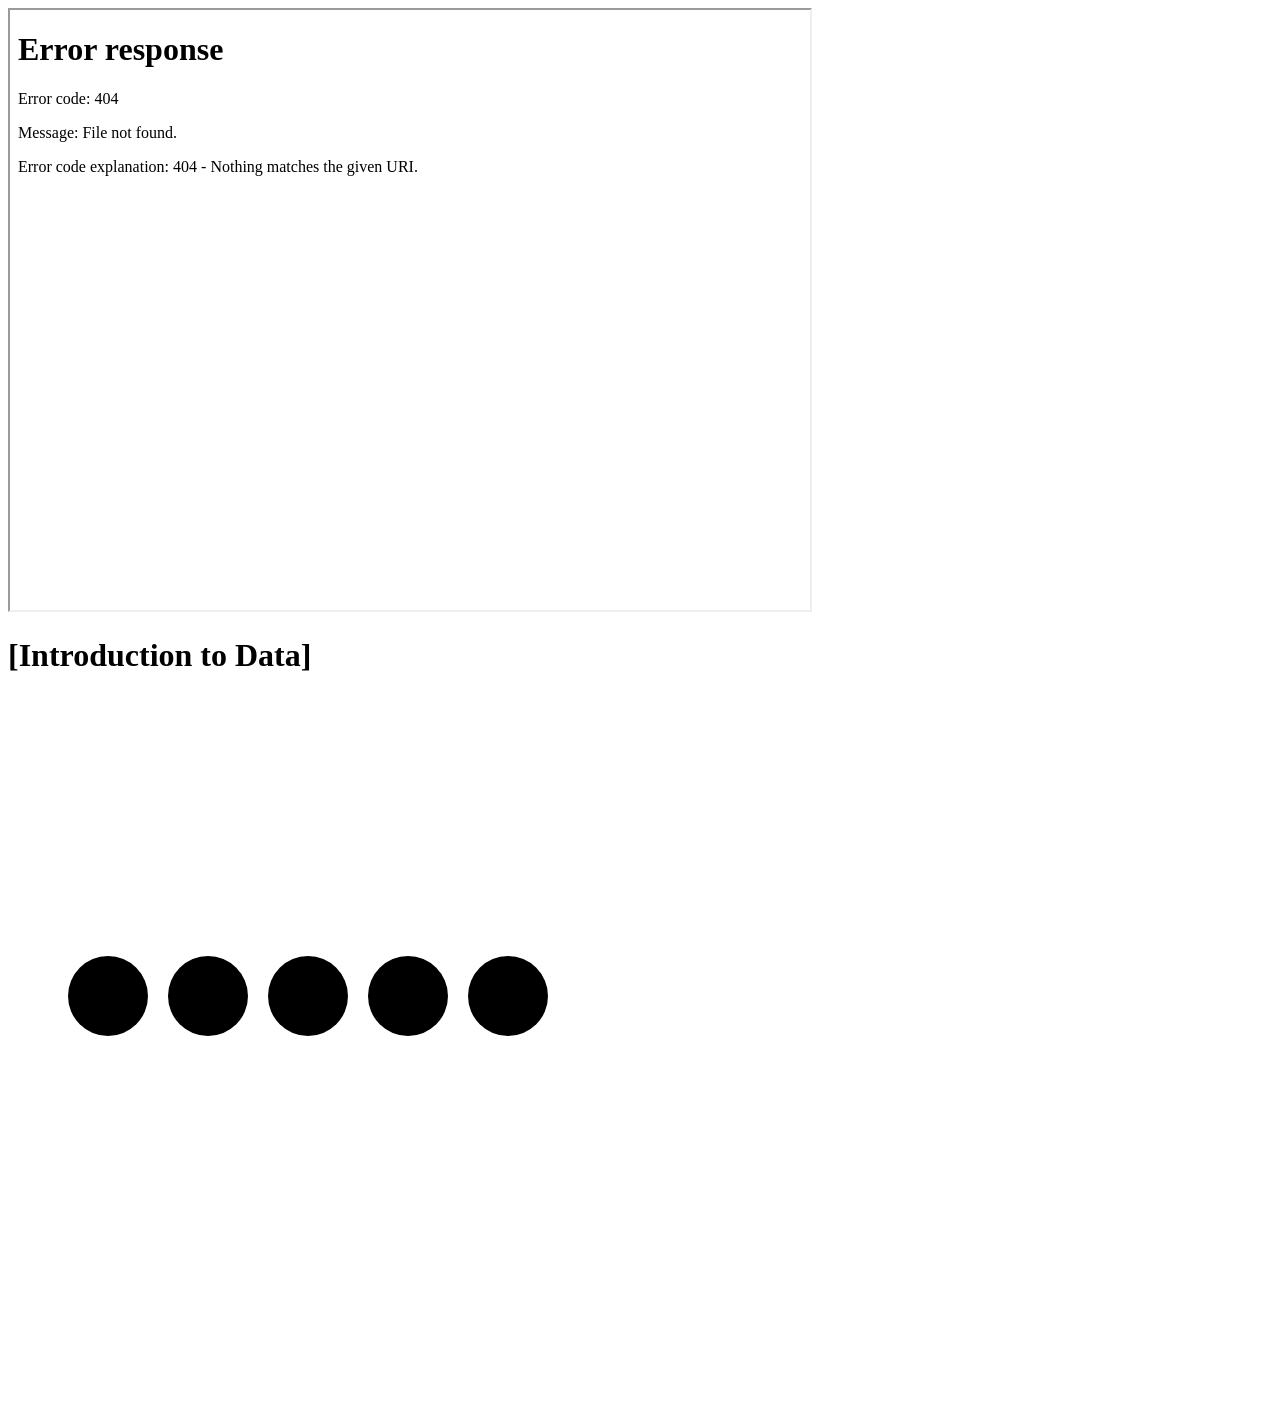
==== index.html @ 1ff566cc "Added some base stuff to go from" ====
<!DOCTYPE html>
<html>
<head>

    <link rel="stylesheet" href="style.css">
    <title>Communicating Data</title>
    <script src="index.js"></script>

</head>
<body>
<iframe src="myplot.html" width="800" height="600"></iframe>
    <div id="landing">
        <h1 class="important">[Introduction to Data]</h1>
    </div>

    <div id="frame">
        <svg width="600" height="600">
            <g>
            <circle cx="100" cy="300" r="40"/>
            <circle cx="200" cy="300" r="40"/>
            <circle cx="300" cy="300" r="40"/>
            <circle cx="400" cy="300" r="40"/>
            <circle cx="500" cy="300" r="40"/>
            </g>
        </svg>
    </div>

    <div>
        <svg width="600" height="100">
            <g id="fruit-chart"></g>
        </svg>
    </div>
<script src="index.js"></script>
</body>
</html>
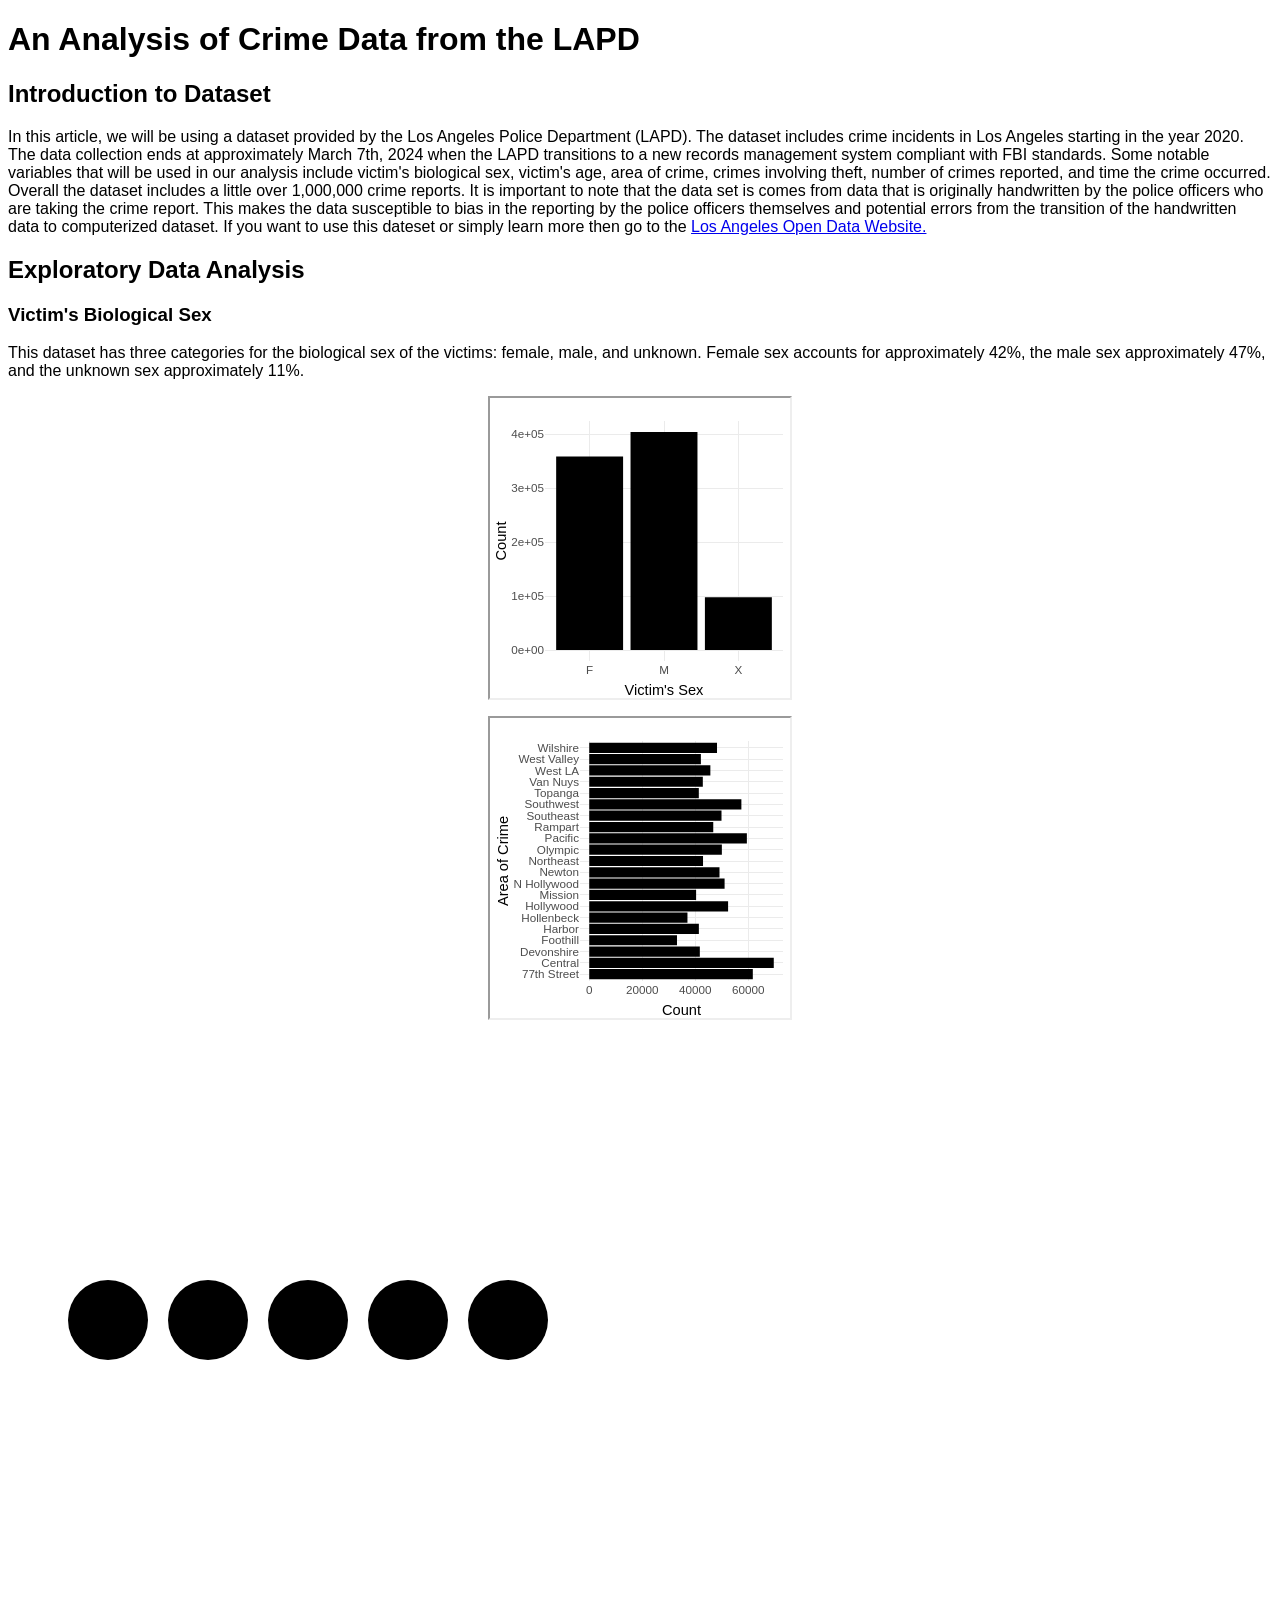
==== commit baa73175: "Started to add paragraphs and text to website, updated font to arial." ====
--- a/index.html
+++ b/index.html
@@ -8,11 +8,35 @@
 
 </head>
 <body>
-<iframe src="myplot.html" width="800" height="600"></iframe>
+
     <div id="landing">
-        <h1 class="important">[Introduction to Data]</h1>
+        <h1 class="important">An Analysis of Crime Data from the LAPD</h1>
+    </div>
+    <div id="landing">
+        <h2 class="important">Introduction to Dataset</h2>
+            <p>In this article, we will be using a dataset provided by the Los Angeles Police Department (LAPD). The dataset
+        includes crime incidents in Los Angeles starting in the year 2020. The data collection ends at approximately March
+        7th, 2024 when the LAPD transitions to a new records management system compliant with FBI standards. Some notable
+        variables that will be used in our analysis include victim's biological sex, victim's age, area of crime, crimes
+        involving theft, number of crimes reported, and time the crime occurred. Overall the dataset includes a little over
+        1,000,000 crime reports. It is important to note that the data set is comes from data that is originally handwritten
+        by the police officers who are taking the crime report. This makes the data susceptible to bias in the reporting by
+        the police officers themselves and potential errors from the transition of the handwritten data to computerized
+        dataset. If you want to use this dateset or simply learn more then go to the
+         <a href="https://data.lacity.org/Public-Safety/Crime-Data-from-2020-to-Present/2nrs-mtv8/about_data">Los Angeles
+             Open Data Website.</a></p>
     </div>
 
+    <div id="landing">
+        <h2 class="important">Exploratory Data Analysis</h2>
+            <h3 class="important">Victim's Biological Sex</h3>
+                <p>This dataset has three categories for the biological sex of the victims: female, male, and unknown.
+                Female sex accounts for approximately 42%, the male sex approximately 47%, and the unknown sex
+                approximately 11%.</p>
+                    <iframe src="VictimSexBar.html" width="300" height="300" title="Victioms's Bio-sex"></iframe>
+    </div>
+    <p></p>
+    <iframe src="AreaOfCrime.html" width="300" height="300" title="Crime be Area in LA"></iframe>
     <div id="frame">
         <svg width="600" height="600">
             <g>
--- a/style.css
+++ b/style.css
@@ -0,0 +1,8 @@
+iframe {
+  display: block;
+  margin: 0 auto;
+}
+
+body {
+  font-family: "arial";
+}
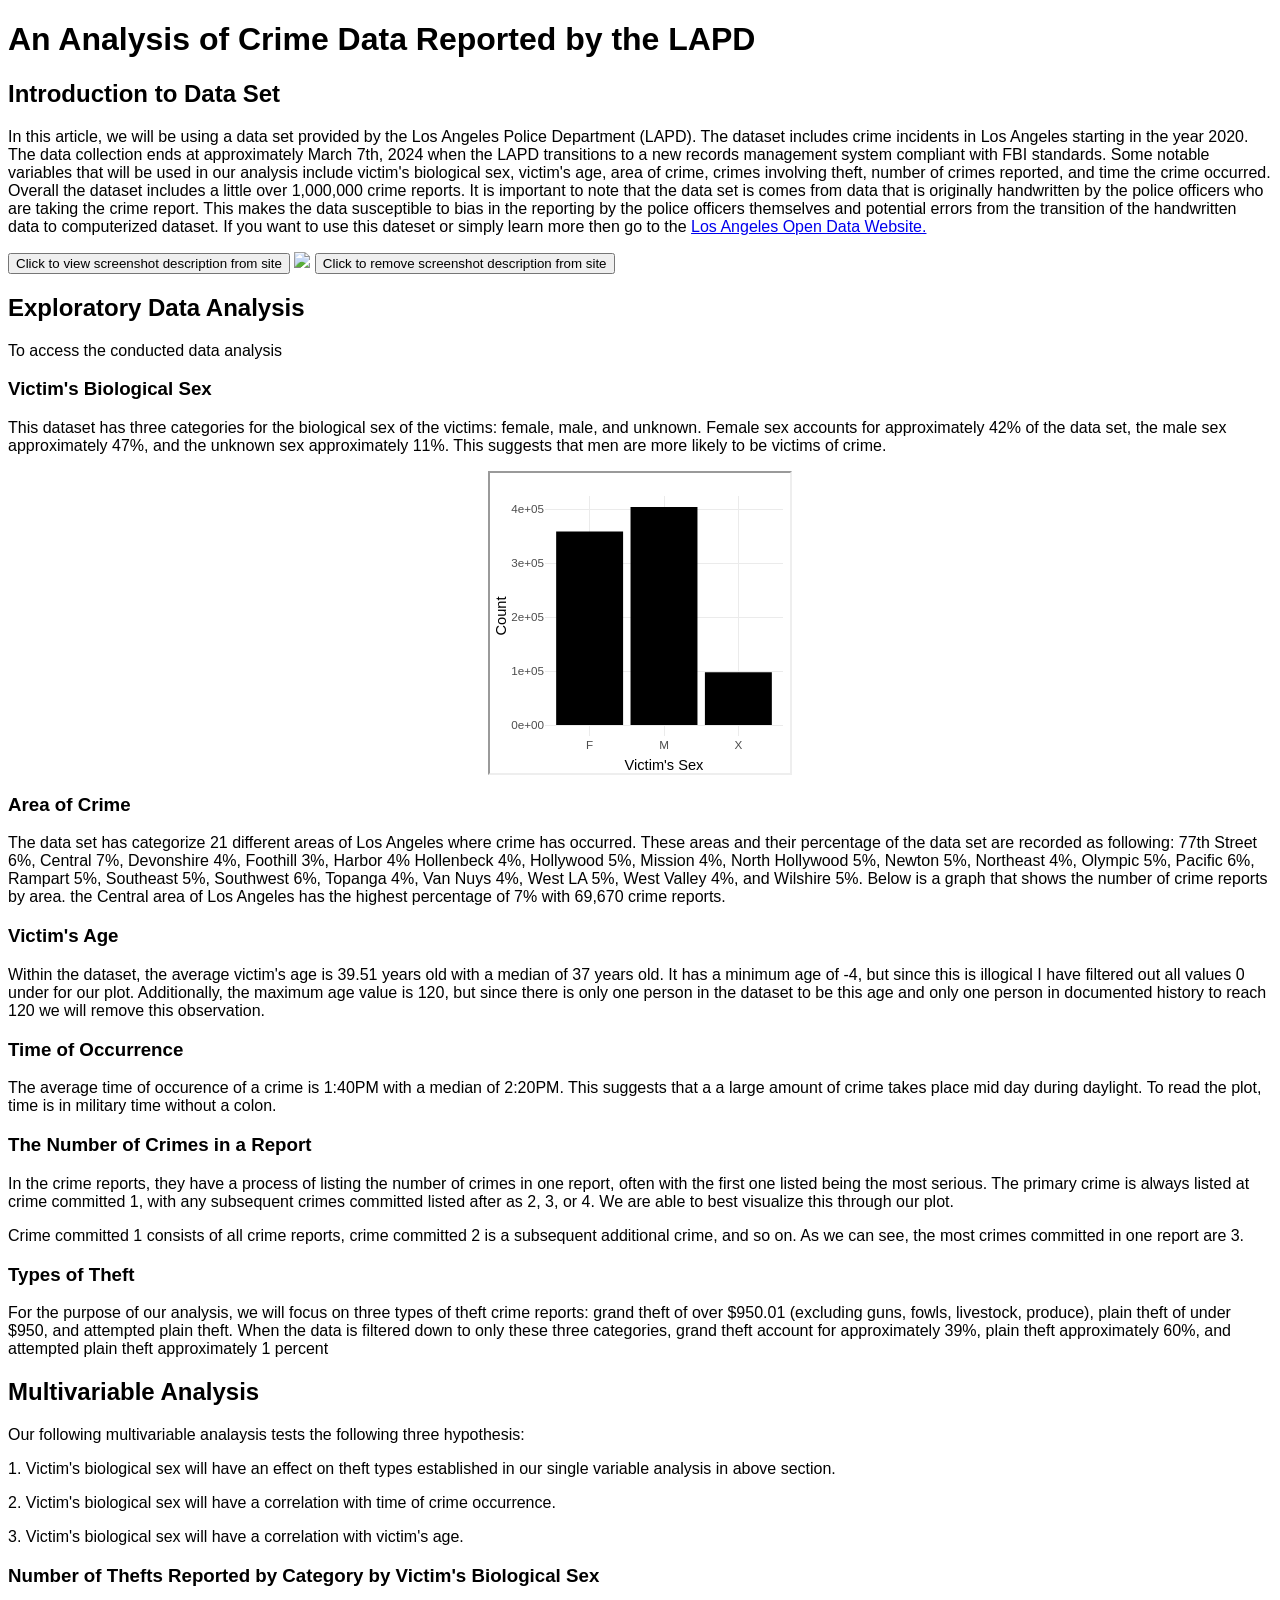
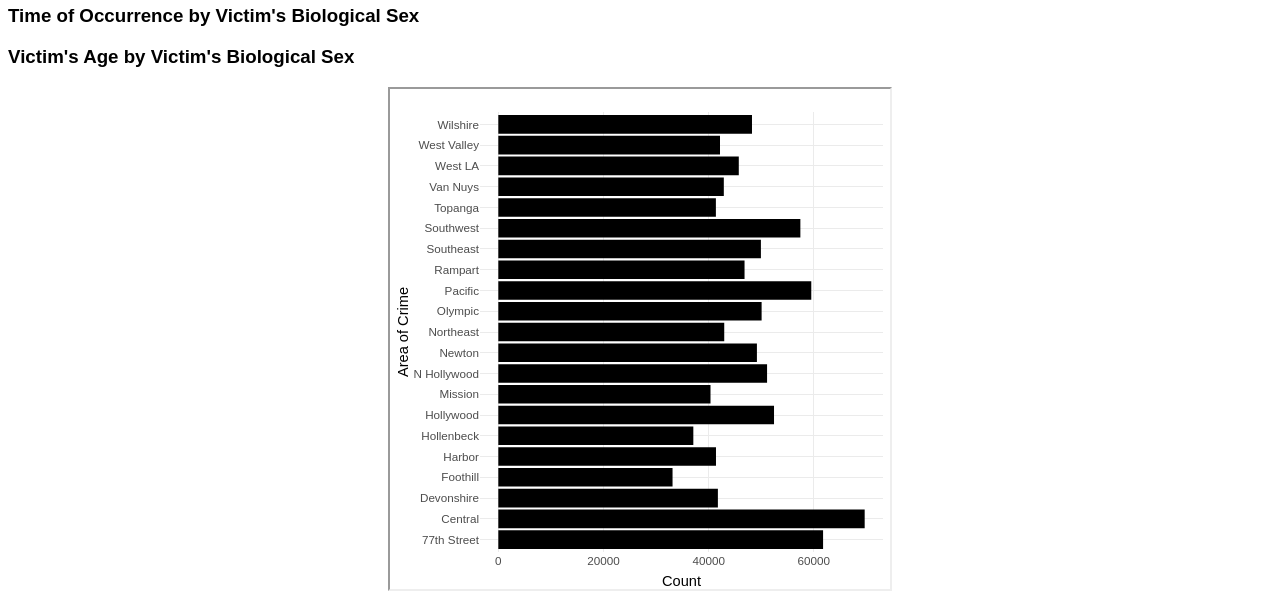
==== commit 6b8b2161: "Working on button, added descriptions for single variable analysis,  added highlight to link." ====
--- a/index.html
+++ b/index.html
@@ -10,50 +10,83 @@
 <body>
 
     <div id="landing">
-        <h1 class="important">An Analysis of Crime Data from the LAPD</h1>
+        <h1 class="important">An Analysis of Crime Data Reported by the LAPD</h1>
     </div>
-    <div id="landing">
-        <h2 class="important">Introduction to Dataset</h2>
-            <p>In this article, we will be using a dataset provided by the Los Angeles Police Department (LAPD). The dataset
-        includes crime incidents in Los Angeles starting in the year 2020. The data collection ends at approximately March
-        7th, 2024 when the LAPD transitions to a new records management system compliant with FBI standards. Some notable
-        variables that will be used in our analysis include victim's biological sex, victim's age, area of crime, crimes
-        involving theft, number of crimes reported, and time the crime occurred. Overall the dataset includes a little over
-        1,000,000 crime reports. It is important to note that the data set is comes from data that is originally handwritten
-        by the police officers who are taking the crime report. This makes the data susceptible to bias in the reporting by
-        the police officers themselves and potential errors from the transition of the handwritten data to computerized
-        dataset. If you want to use this dateset or simply learn more then go to the
-         <a href="https://data.lacity.org/Public-Safety/Crime-Data-from-2020-to-Present/2nrs-mtv8/about_data">Los Angeles
+    <div id="intro">
+        <h2 class="important">Introduction to Data Set</h2>
+            <p>In this article, we will be using a data set provided by the Los Angeles Police Department (LAPD). The dataset
+            includes crime incidents in Los Angeles starting in the year 2020. The data collection ends at approximately March
+            7th, 2024 when the LAPD transitions to a new records management system compliant with FBI standards. Some notable
+            variables that will be used in our analysis include victim's biological sex, victim's age, area of crime, crimes
+            involving theft, number of crimes reported, and time the crime occurred. Overall the dataset includes a little over
+            1,000,000 crime reports. It is important to note that the data set is comes from data that is originally handwritten
+            by the police officers who are taking the crime report. This makes the data susceptible to bias in the reporting by
+            the police officers themselves and potential errors from the transition of the handwritten data to computerized
+            dataset. If you want to use this dateset or simply learn more then go to the
+            <a href="https://data.lacity.org/Public-Safety/Crime-Data-from-2020-to-Present/2nrs-mtv8/about_data">Los Angeles
              Open Data Website.</a></p>
+            <button onclick="viewOn()">Click to view screenshot description from site</button>
+            <img id="myImage" src='/tauri/Users/loreleibarnum/Desktop/ScreeshotLAPD.png' style="width:100px">
+            <button onclick="viewOff()">Click to remove screenshot description from site</button>
     </div>
 
-    <div id="landing">
+    <div id="body1">
         <h2 class="important">Exploratory Data Analysis</h2>
+        <p>To access the conducted data analysis </p>
             <h3 class="important">Victim's Biological Sex</h3>
                 <p>This dataset has three categories for the biological sex of the victims: female, male, and unknown.
-                Female sex accounts for approximately 42%, the male sex approximately 47%, and the unknown sex
-                approximately 11%.</p>
+                Female sex accounts for approximately 42% of the data set, the male sex approximately 47%, and the unknown sex
+                approximately 11%. This suggests that men are more likely to be victims of crime. </p>
                     <iframe src="VictimSexBar.html" width="300" height="300" title="Victioms's Bio-sex"></iframe>
+
+            <h3 class="important">Area of Crime</h3>
+                <p> The data set has categorize 21 different areas of Los Angeles where crime has occurred. These areas and
+                their percentage of the data set are recorded as following: 77th Street 6%, Central 7%, Devonshire 4%, Foothill 3%, Harbor 4%
+                Hollenbeck 4%, Hollywood 5%, Mission 4%, North Hollywood 5%, Newton 5%, Northeast 4%, Olympic 5%, Pacific 6%,
+                Rampart 5%, Southeast 5%, Southwest 6%, Topanga 4%, Van Nuys 4%, West LA 5%, West Valley 4%, and Wilshire 5%.
+                Below is a graph that shows the number of crime reports by area. the Central area of Los Angeles has the
+                highest percentage of 7% with 69,670 crime reports. </p>
+
+            <h3 class="important">Victim's Age</h3>
+                <p> Within the dataset, the average victim's age is 39.51 years old with a median of 37 years old. It has
+                a minimum age of -4, but since this is illogical I have filtered out all values 0 under for our plot. Additionally,
+                the maximum age value is 120, but since there is only one person in the dataset to be this age and only
+                one person in documented history to reach 120 we will remove this observation.</p>
+
+            <h3 class="important">Time of Occurrence</h3>
+                <p>The average time of occurence of a crime is 1:40PM with a median of 2:20PM. This suggests that a
+                a large amount of crime takes place mid day during daylight. To read the plot, time is in military time
+                without a colon. </p>
+
+            <h3 class="important">The Number of Crimes in a Report</h3>
+                <p>In the crime reports, they have a process of listing the number of crimes in one report, often with the
+                first one listed being the most serious. The primary crime is always listed at crime committed 1, with
+                any subsequent crimes committed listed after as 2, 3, or 4. We are able to best visualize this through
+                our plot. </p>
+                <p>Crime committed 1 consists of all crime reports, crime committed 2 is a subsequent additional crime,
+                and so on. As we can see, the most crimes committed in one report are 3. </p>
+
+            <h3 class="important">Types of Theft</h3>
+                <p>For the purpose of our analysis, we will focus on three types of theft crime reports: grand theft of
+                over $950.01 (excluding guns, fowls, livestock, produce), plain theft of under $950, and attempted plain
+                theft. When the data is filtered down to only these three categories, grand theft account for
+                approximately 39%, plain theft approximately 60%, and attempted plain theft approximately 1 percent</p>
+    </div>
+
+    <div id="body2">
+        <h2>Multivariable Analysis</h2>
+        <p> Our following multivariable analaysis tests the following three hypothesis: </p>
+        <p>1. Victim's biological sex will have an effect on theft types established in our single variable analysis in
+        above section. </p>
+        <p>2. Victim's biological sex will have a correlation with time of crime occurrence.</p>
+        <p>3. Victim's biological sex will have a correlation with victim's age.</p>
+            <h3>Number of Thefts Reported by Category by Victim's Biological Sex</h3>
+            <h3>Time of Occurrence by Victim's Biological Sex</h3>
+            <h3>Victim's Age by Victim's Biological Sex</h3>
     </div>
     <p></p>
-    <iframe src="AreaOfCrime.html" width="300" height="300" title="Crime be Area in LA"></iframe>
-    <div id="frame">
-        <svg width="600" height="600">
-            <g>
-            <circle cx="100" cy="300" r="40"/>
-            <circle cx="200" cy="300" r="40"/>
-            <circle cx="300" cy="300" r="40"/>
-            <circle cx="400" cy="300" r="40"/>
-            <circle cx="500" cy="300" r="40"/>
-            </g>
-        </svg>
-    </div>
+    <iframe src="AreaOfCrime.html" width="500" height="500" title="Crime be Area in LA"></iframe>
 
-    <div>
-        <svg width="600" height="100">
-            <g id="fruit-chart"></g>
-        </svg>
-    </div>
 <script src="index.js"></script>
 </body>
 </html>
--- a/style.css
+++ b/style.css
@@ -3,6 +3,12 @@
   margin: 0 auto;
 }
 
+a:hover {
+	background-color:yellow!important;
+	color: blue;
+	font-weight: bold;
+}
+
 body {
   font-family: "arial";
 }
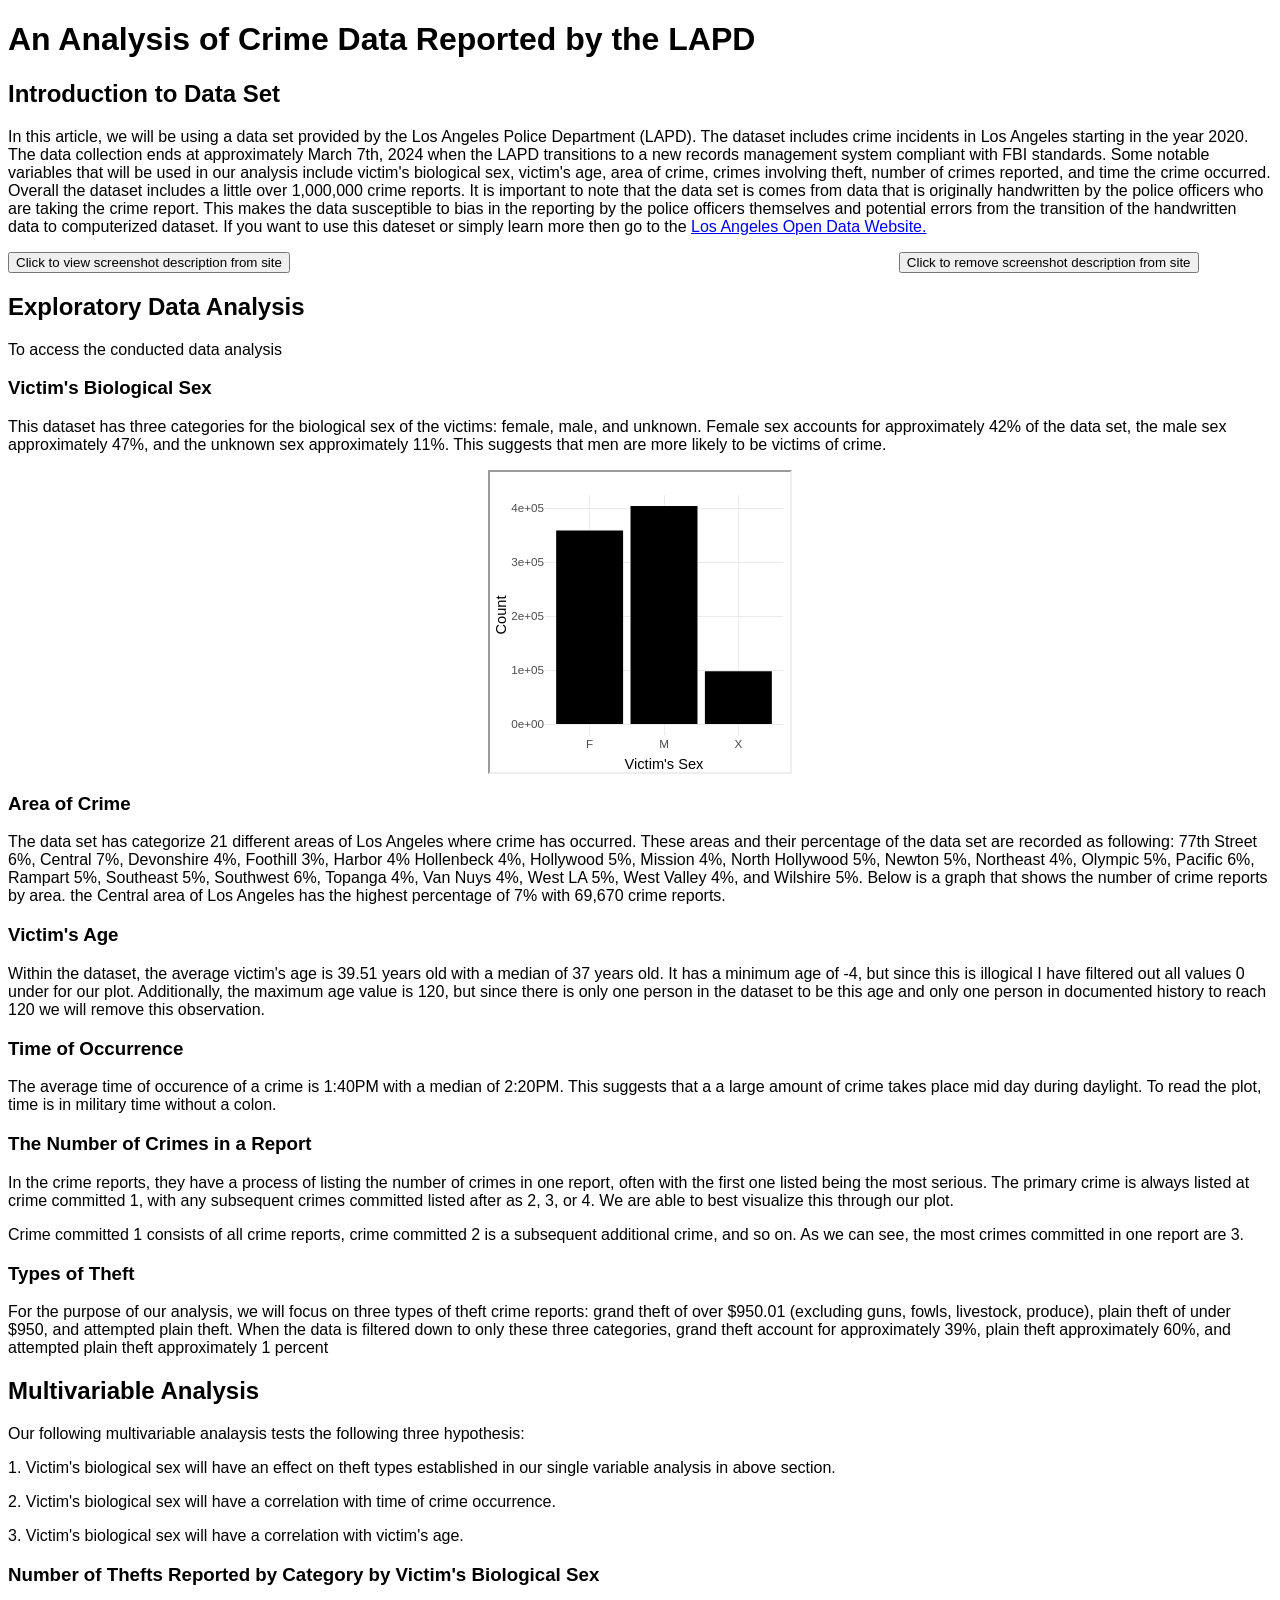
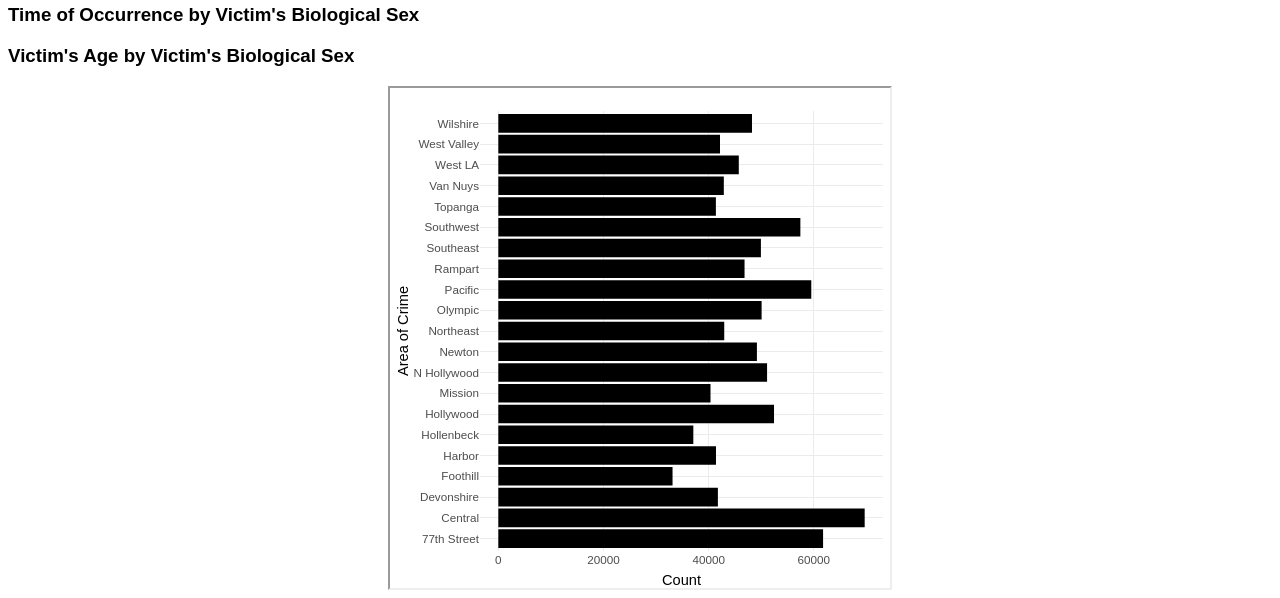
==== commit cbb4c0d8: "Added button, checked off things on rubric.md, and added image" ====
--- a/index.html
+++ b/index.html
@@ -26,7 +26,7 @@
             <a href="https://data.lacity.org/Public-Safety/Crime-Data-from-2020-to-Present/2nrs-mtv8/about_data">Los Angeles
              Open Data Website.</a></p>
             <button onclick="viewOn()">Click to view screenshot description from site</button>
-            <img id="myImage" src='/tauri/Users/loreleibarnum/Desktop/ScreeshotLAPD.png' style="width:100px">
+            <img id="myImage" src=" " style="width:600px">
             <button onclick="viewOff()">Click to remove screenshot description from site</button>
     </div>
 
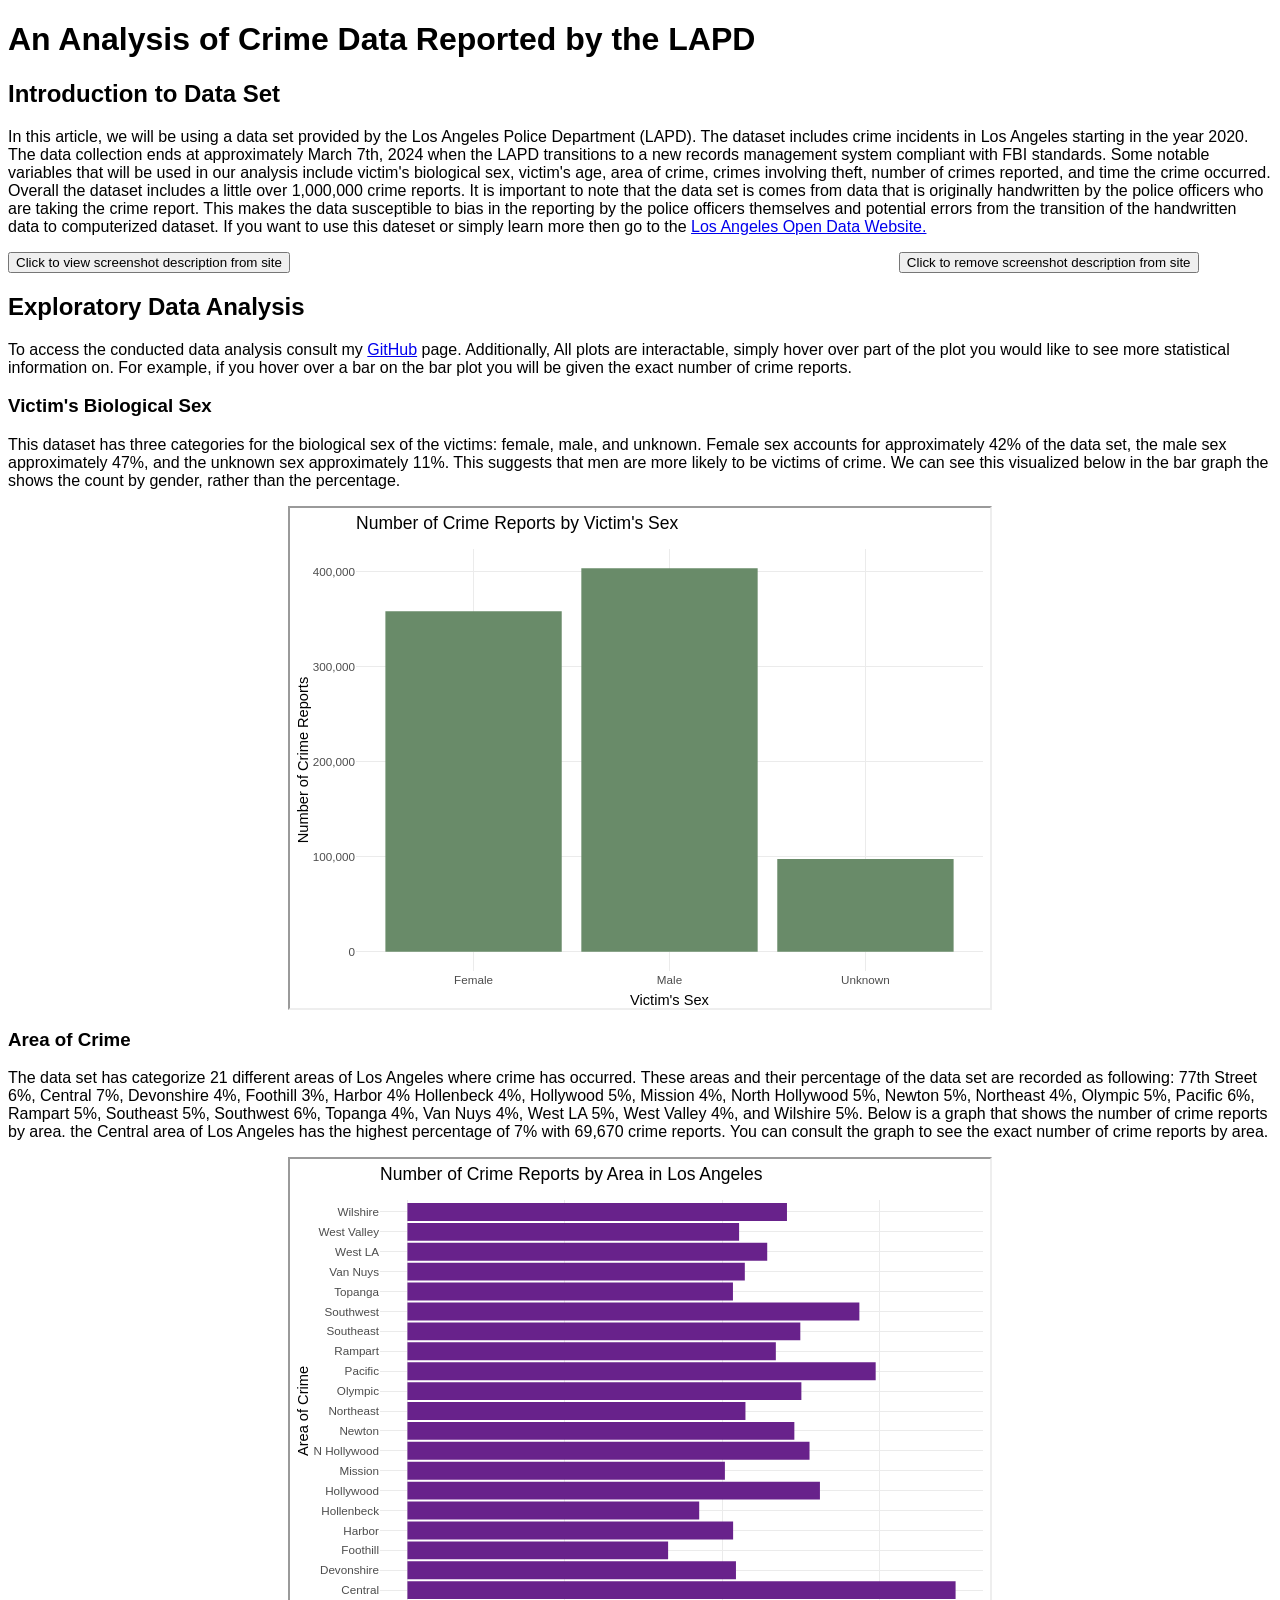
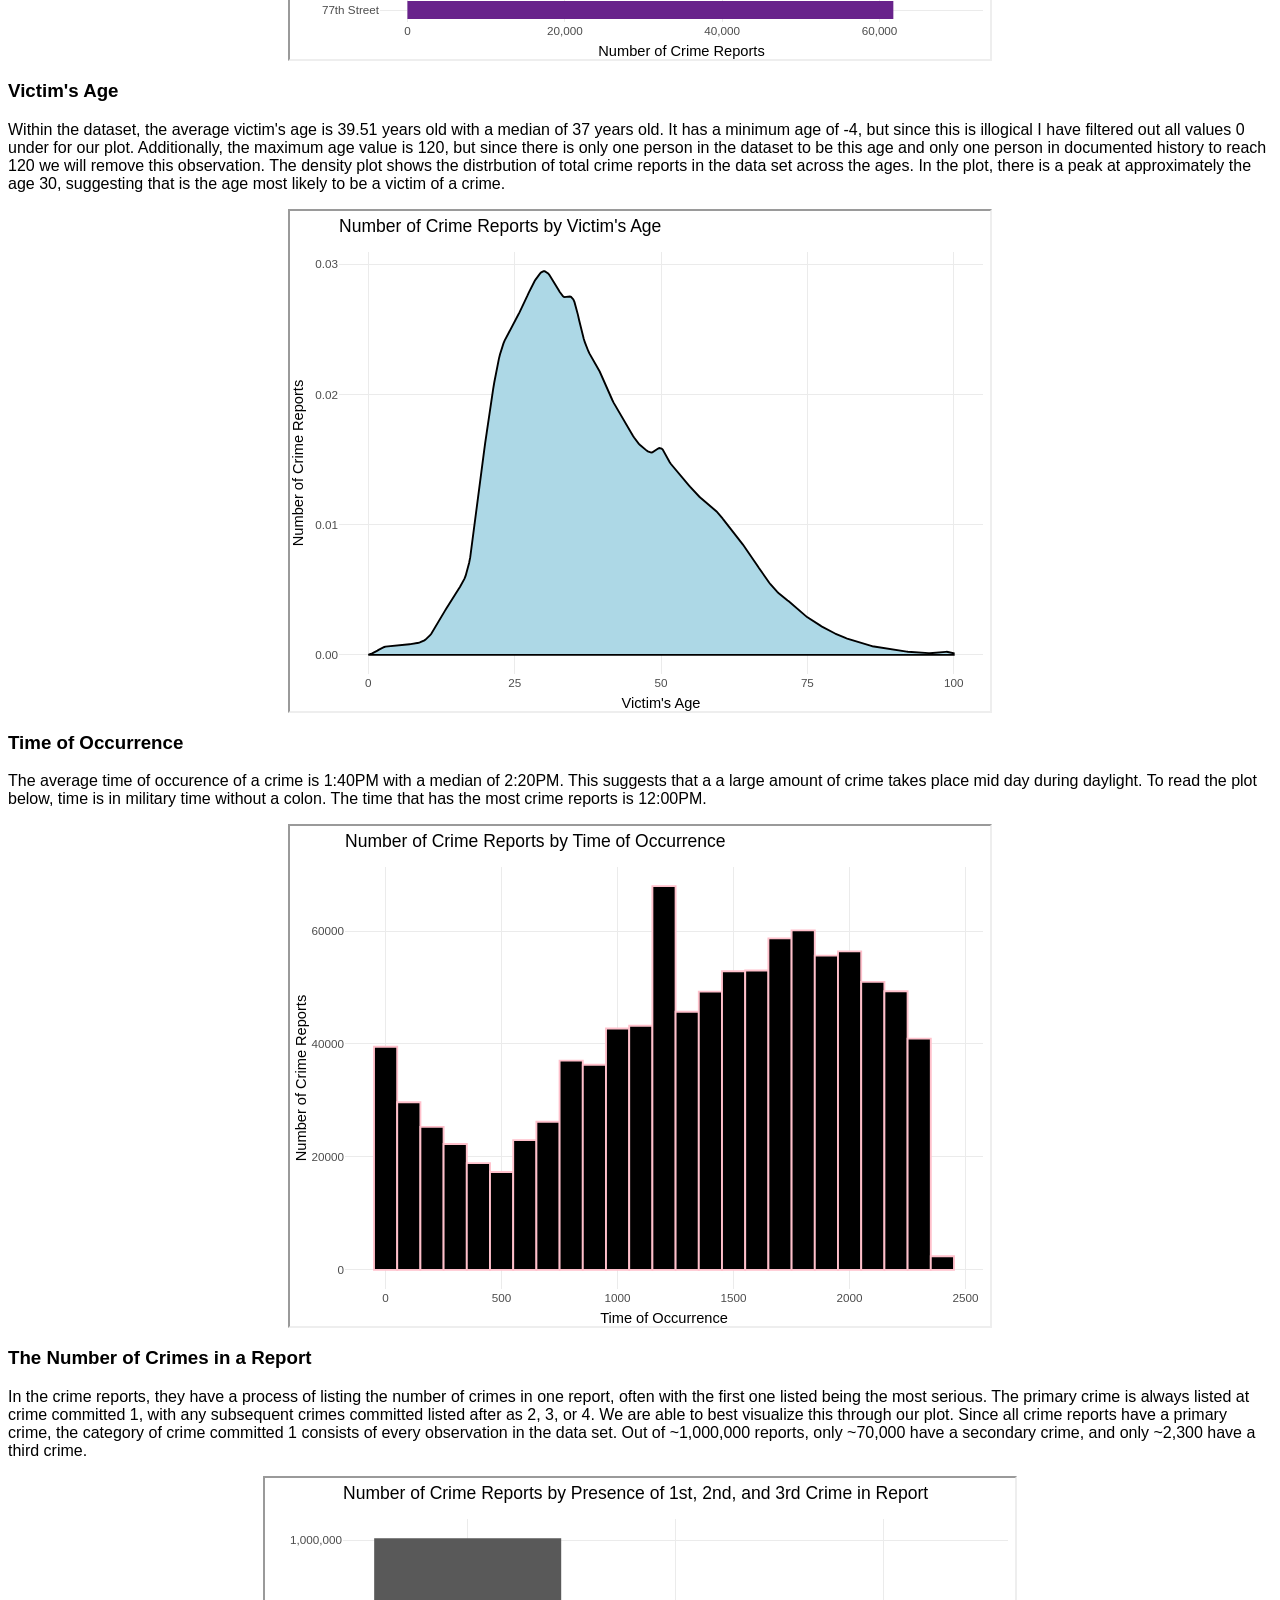
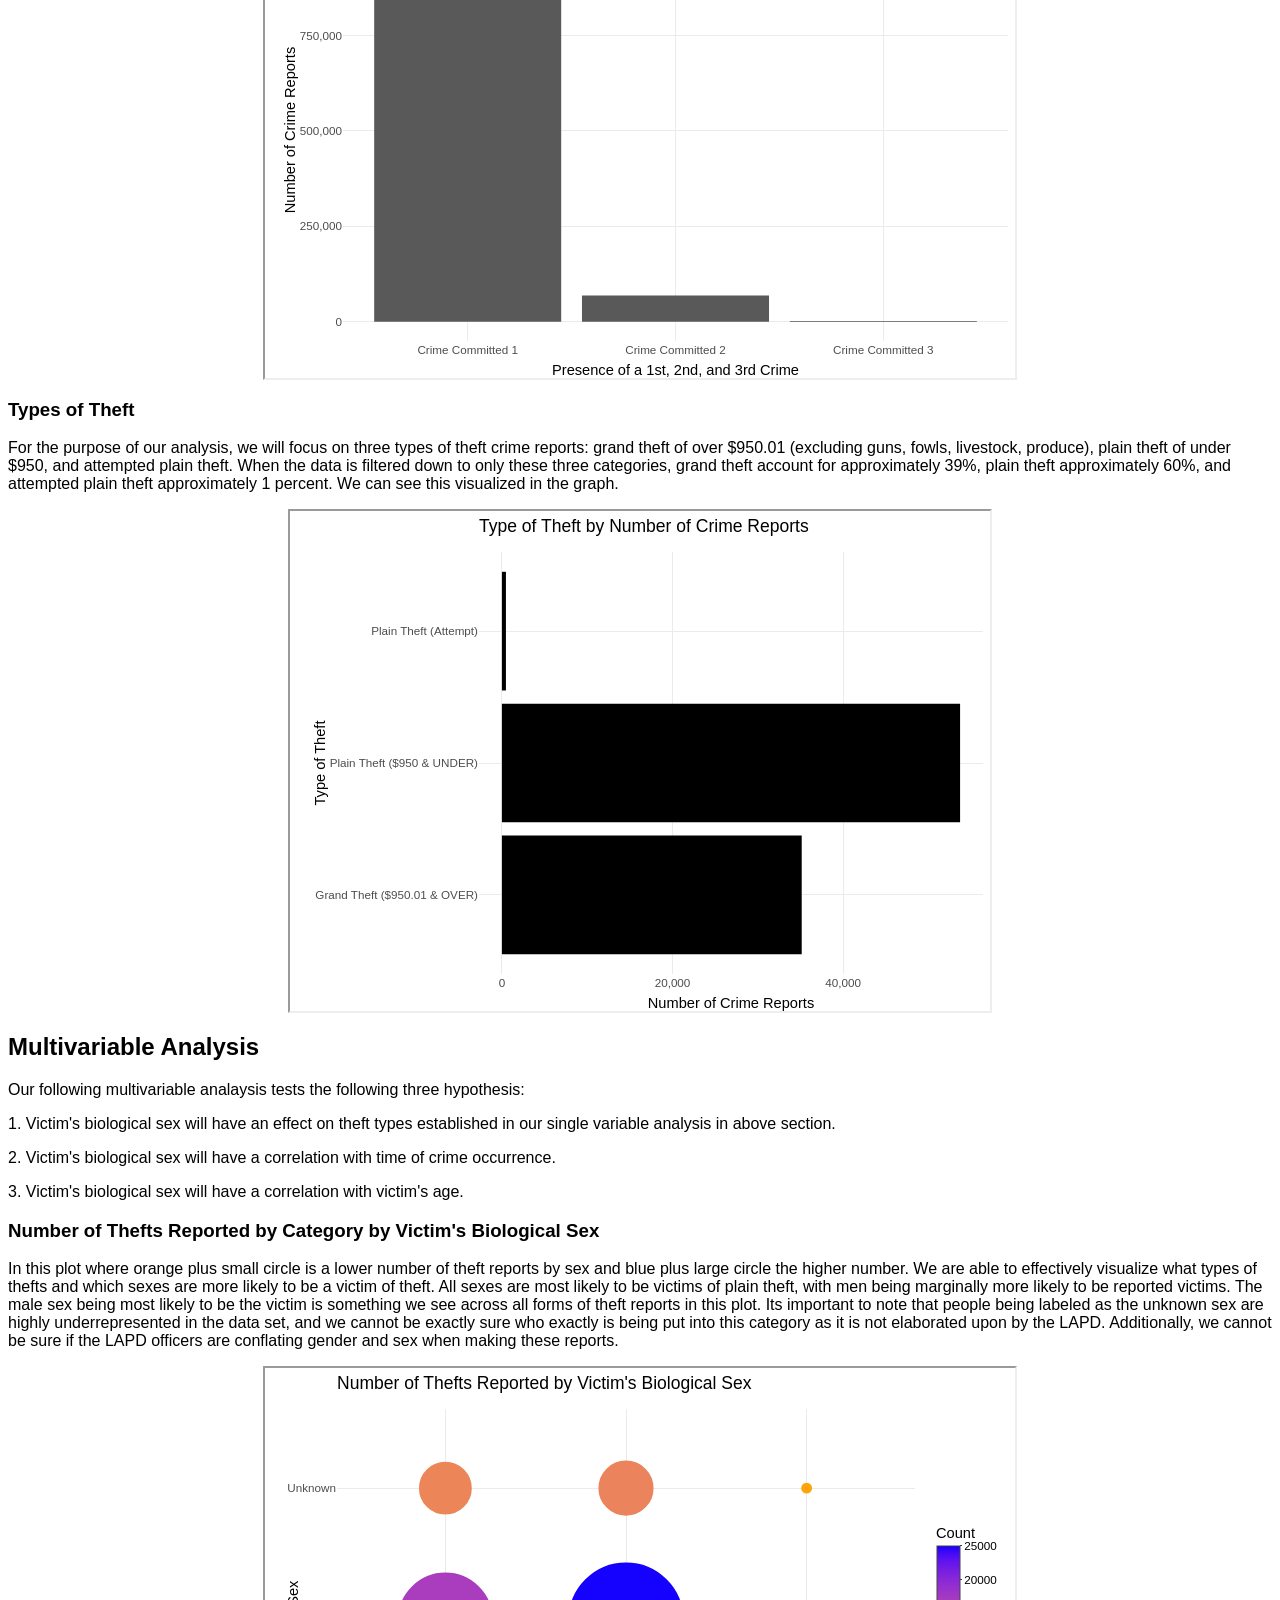
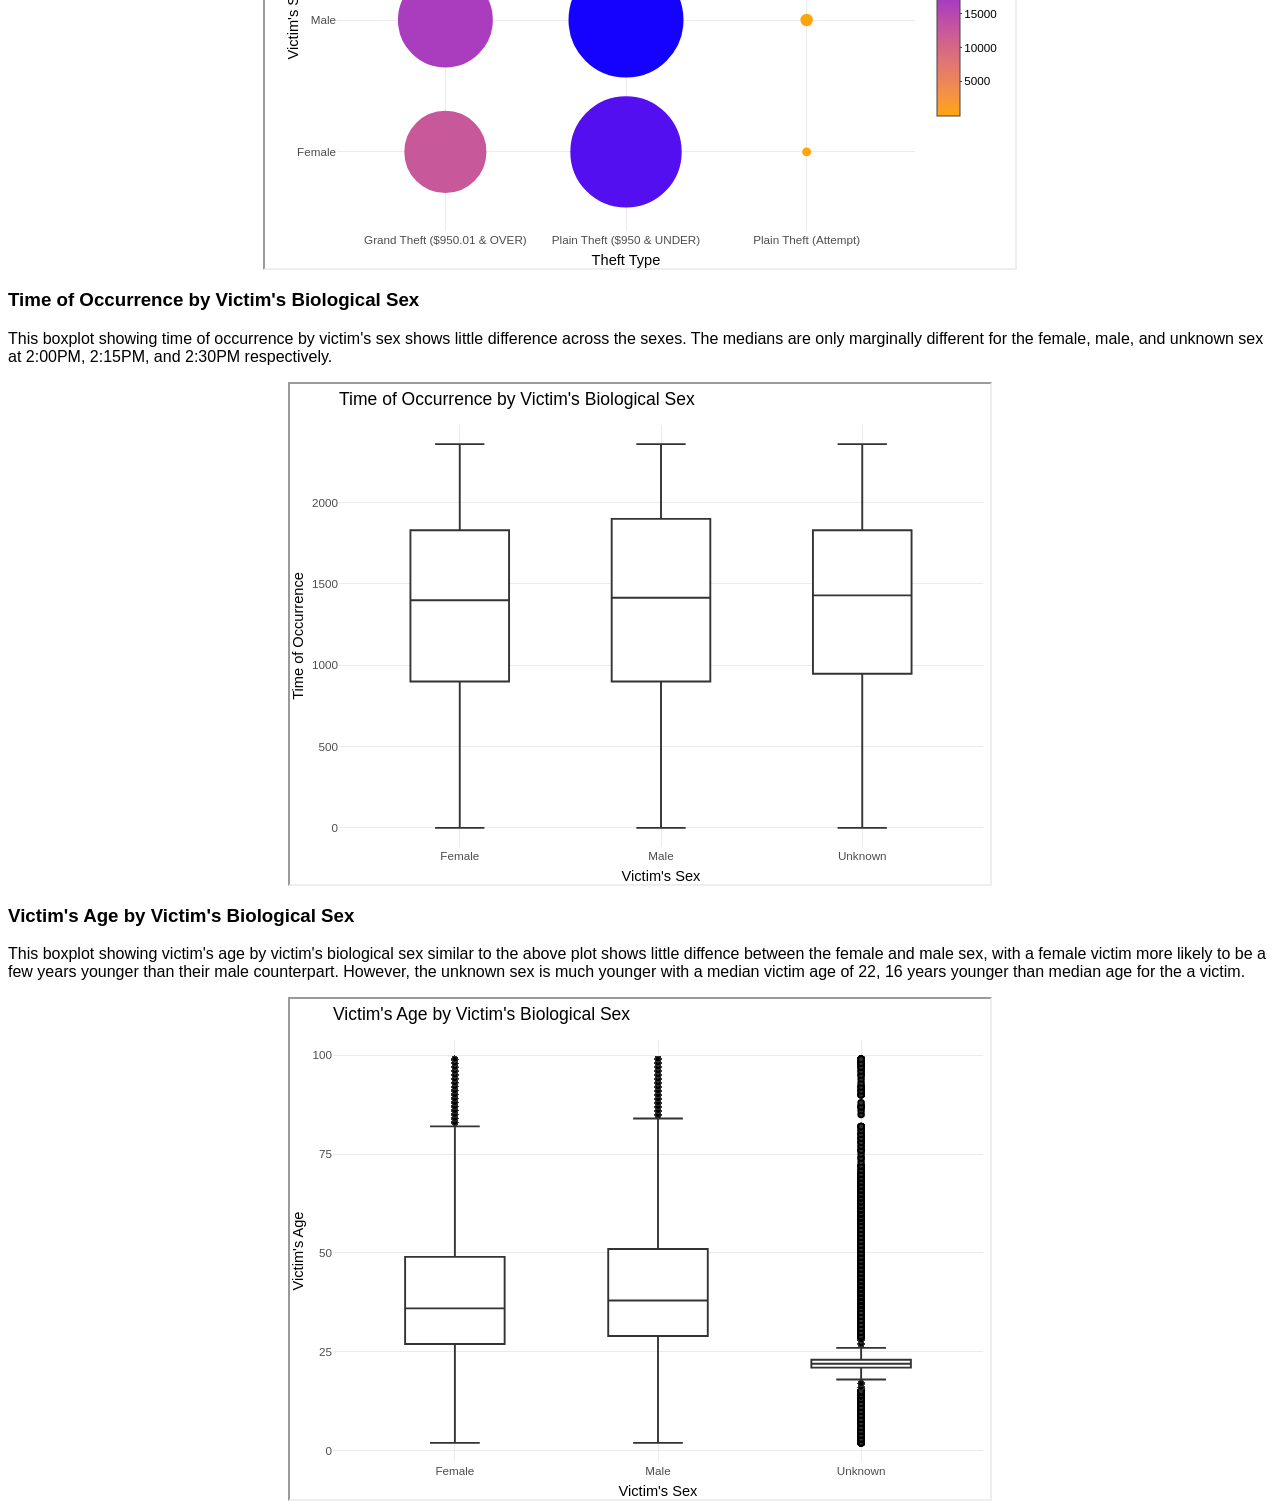
==== commit aa12741f: "Added qmd file of my analysis, added interpretation of plots" ====
--- a/index.html
+++ b/index.html
@@ -12,6 +12,7 @@
     <div id="landing">
         <h1 class="important">An Analysis of Crime Data Reported by the LAPD</h1>
     </div>
+
     <div id="intro">
         <h2 class="important">Introduction to Data Set</h2>
             <p>In this article, we will be using a data set provided by the Los Angeles Police Department (LAPD). The dataset
@@ -32,12 +33,16 @@
 
     <div id="body1">
         <h2 class="important">Exploratory Data Analysis</h2>
-        <p>To access the conducted data analysis </p>
+        <p>To access the conducted data analysis consult my
+            <a href="https://github.com/loreleibarnum/LoreleiBarnum-SDS-CSC-235-hw02">GitHub</a> page. Additionally,
+        All plots are interactable, simply hover over part of the plot you would like to see more statistical information
+        on. For example, if you hover over a bar on the bar plot you will be given the exact number of crime reports.</p>
             <h3 class="important">Victim's Biological Sex</h3>
-                <p>This dataset has three categories for the biological sex of the victims: female, male, and unknown.
-                Female sex accounts for approximately 42% of the data set, the male sex approximately 47%, and the unknown sex
-                approximately 11%. This suggests that men are more likely to be victims of crime. </p>
-                    <iframe src="VictimSexBar.html" width="300" height="300" title="Victioms's Bio-sex"></iframe>
+            <p>This dataset has three categories for the biological sex of the victims: female, male, and unknown.
+            Female sex accounts for approximately 42% of the data set, the male sex approximately 47%, and the unknown sex
+            approximately 11%. This suggests that men are more likely to be victims of crime. We can see this visualized
+            below in the bar graph the shows the count by gender, rather than the percentage. </p>
+            <iframe src="HW2Plots/VictimBioSexBarPlot1.html" width="700" height="500" title="Victioms's Biological Sex"></iframe>
 
             <h3 class="important">Area of Crime</h3>
                 <p> The data set has categorize 21 different areas of Los Angeles where crime has occurred. These areas and
@@ -45,32 +50,41 @@
                 Hollenbeck 4%, Hollywood 5%, Mission 4%, North Hollywood 5%, Newton 5%, Northeast 4%, Olympic 5%, Pacific 6%,
                 Rampart 5%, Southeast 5%, Southwest 6%, Topanga 4%, Van Nuys 4%, West LA 5%, West Valley 4%, and Wilshire 5%.
                 Below is a graph that shows the number of crime reports by area. the Central area of Los Angeles has the
-                highest percentage of 7% with 69,670 crime reports. </p>
+                highest percentage of 7% with 69,670 crime reports. You can consult the graph to see the exact number of
+                crime reports by area.</p>
+                <iframe src="HW2Plots/AreaOfCrimeBarPlot1.html" width="700" height="500" title="Victioms's Biological Sex"></iframe>
 
             <h3 class="important">Victim's Age</h3>
-                <p> Within the dataset, the average victim's age is 39.51 years old with a median of 37 years old. It has
-                a minimum age of -4, but since this is illogical I have filtered out all values 0 under for our plot. Additionally,
-                the maximum age value is 120, but since there is only one person in the dataset to be this age and only
-                one person in documented history to reach 120 we will remove this observation.</p>
+            <p> Within the dataset, the average victim's age is 39.51 years old with a median of 37 years old. It has
+            a minimum age of -4, but since this is illogical I have filtered out all values 0 under for our plot. Additionally,
+            the maximum age value is 120, but since there is only one person in the dataset to be this age and only
+            one person in documented history to reach 120 we will remove this observation. The density plot shows the
+            distrbution of total crime reports in the data set across the ages. In the plot, there is a peak at
+            approximately the age 30, suggesting that is the age most likely to be a victim of a crime.</p>
+            <iframe src="HW2Plots/VictimsAgeDensityPlot1.html" width="700" height="500" title="Victioms's Age"></iframe>
 
             <h3 class="important">Time of Occurrence</h3>
-                <p>The average time of occurence of a crime is 1:40PM with a median of 2:20PM. This suggests that a
-                a large amount of crime takes place mid day during daylight. To read the plot, time is in military time
-                without a colon. </p>
+            <p>The average time of occurence of a crime is 1:40PM with a median of 2:20PM. This suggests that a
+            a large amount of crime takes place mid day during daylight. To read the plot below, time is in military time
+            without a colon. The time that has the most crime reports is 12:00PM.</p>
+            <iframe src="HW2Plots/TimeofCrimePlot1.html" width="700" height="500" title="Time of Occurrence"></iframe>
 
             <h3 class="important">The Number of Crimes in a Report</h3>
-                <p>In the crime reports, they have a process of listing the number of crimes in one report, often with the
-                first one listed being the most serious. The primary crime is always listed at crime committed 1, with
-                any subsequent crimes committed listed after as 2, 3, or 4. We are able to best visualize this through
-                our plot. </p>
-                <p>Crime committed 1 consists of all crime reports, crime committed 2 is a subsequent additional crime,
-                and so on. As we can see, the most crimes committed in one report are 3. </p>
+            <p>In the crime reports, they have a process of listing the number of crimes in one report, often with the
+            first one listed being the most serious. The primary crime is always listed at crime committed 1, with
+            any subsequent crimes committed listed after as 2, 3, or 4. We are able to best visualize this through
+            our plot. Since all crime reports have a primary crime, the category of crime committed 1 consists of every
+            observation in the data set. Out of ~1,000,000 reports, only ~70,000 have a secondary crime, and only
+            ~2,300 have a third crime.</p>
+            <iframe src="HW2Plots/2ndor3rdCrimePlot2.html" width="750" height="500" title="Time of Occurrence"></iframe>
 
             <h3 class="important">Types of Theft</h3>
-                <p>For the purpose of our analysis, we will focus on three types of theft crime reports: grand theft of
-                over $950.01 (excluding guns, fowls, livestock, produce), plain theft of under $950, and attempted plain
-                theft. When the data is filtered down to only these three categories, grand theft account for
-                approximately 39%, plain theft approximately 60%, and attempted plain theft approximately 1 percent</p>
+            <p>For the purpose of our analysis, we will focus on three types of theft crime reports: grand theft of
+             over $950.01 (excluding guns, fowls, livestock, produce), plain theft of under $950, and attempted plain
+            theft. When the data is filtered down to only these three categories, grand theft account for
+            approximately 39%, plain theft approximately 60%, and attempted plain theft approximately 1 percent. We
+            can see this visualized in the graph.</p>
+            <iframe src="HW2Plots/TheftTypesPlot2.html" width="700" height="500" title="Time of Occurrence"></iframe>
     </div>
 
     <div id="body2">
@@ -80,14 +94,31 @@
         above section. </p>
         <p>2. Victim's biological sex will have a correlation with time of crime occurrence.</p>
         <p>3. Victim's biological sex will have a correlation with victim's age.</p>
+
             <h3>Number of Thefts Reported by Category by Victim's Biological Sex</h3>
+            <p>In this plot where orange plus small circle is a lower number of theft reports by sex and blue plus large
+            circle the higher number. We are able to effectively visualize what types of thefts and which sexes are more
+            likely to be a victim of theft. All sexes are most likely to be victims of plain theft, with men being marginally
+            more likely to be reported victims. The male sex being most likely to be the victim is something we see across
+            all forms of theft reports in this plot. Its important to note that people being labeled as the unknown sex
+            are highly underrepresented in the data set, and we cannot be exactly sure who exactly is being put into this
+            category as it is not elaborated upon by the LAPD. Additionally, we cannot be sure if the LAPD officers are
+            conflating gender and sex when making these reports.</p>
+            <iframe src="HW2Plots/TheftByVictSexPlot1.html" width="750" height="500" title="Time of Occurrence"></iframe>
+
             <h3>Time of Occurrence by Victim's Biological Sex</h3>
+            <p>This boxplot showing time of occurrence by victim's sex shows little difference across the sexes. The medians
+            are only marginally different for the female, male, and unknown sex at 2:00PM, 2:15PM, and 2:30PM respectively.</p>
+            <iframe src="HW2Plots/TimeOccVictSexPlot1.html" width="700" height="500" title="Time of Occurrence"></iframe>
+
             <h3>Victim's Age by Victim's Biological Sex</h3>
+            <p>This boxplot showing victim's age by victim's biological sex similar to the above plot shows little diffence
+            between the female and male sex, with a female victim more likely to be a few years younger than their male
+            counterpart. However, the unknown sex is much younger with a median victim age of 22, 16 years younger than
+            median age for the a victim.</p>
+            <iframe src="HW2Plots/VictAgeVictSexPlot1.html" width="700" height="500" title="Time of Occurrence"></iframe>
     </div>
-    <p></p>
-    <iframe src="AreaOfCrime.html" width="500" height="500" title="Crime be Area in LA"></iframe>
 
-<script src="index.js"></script>
 </body>
 </html>
 
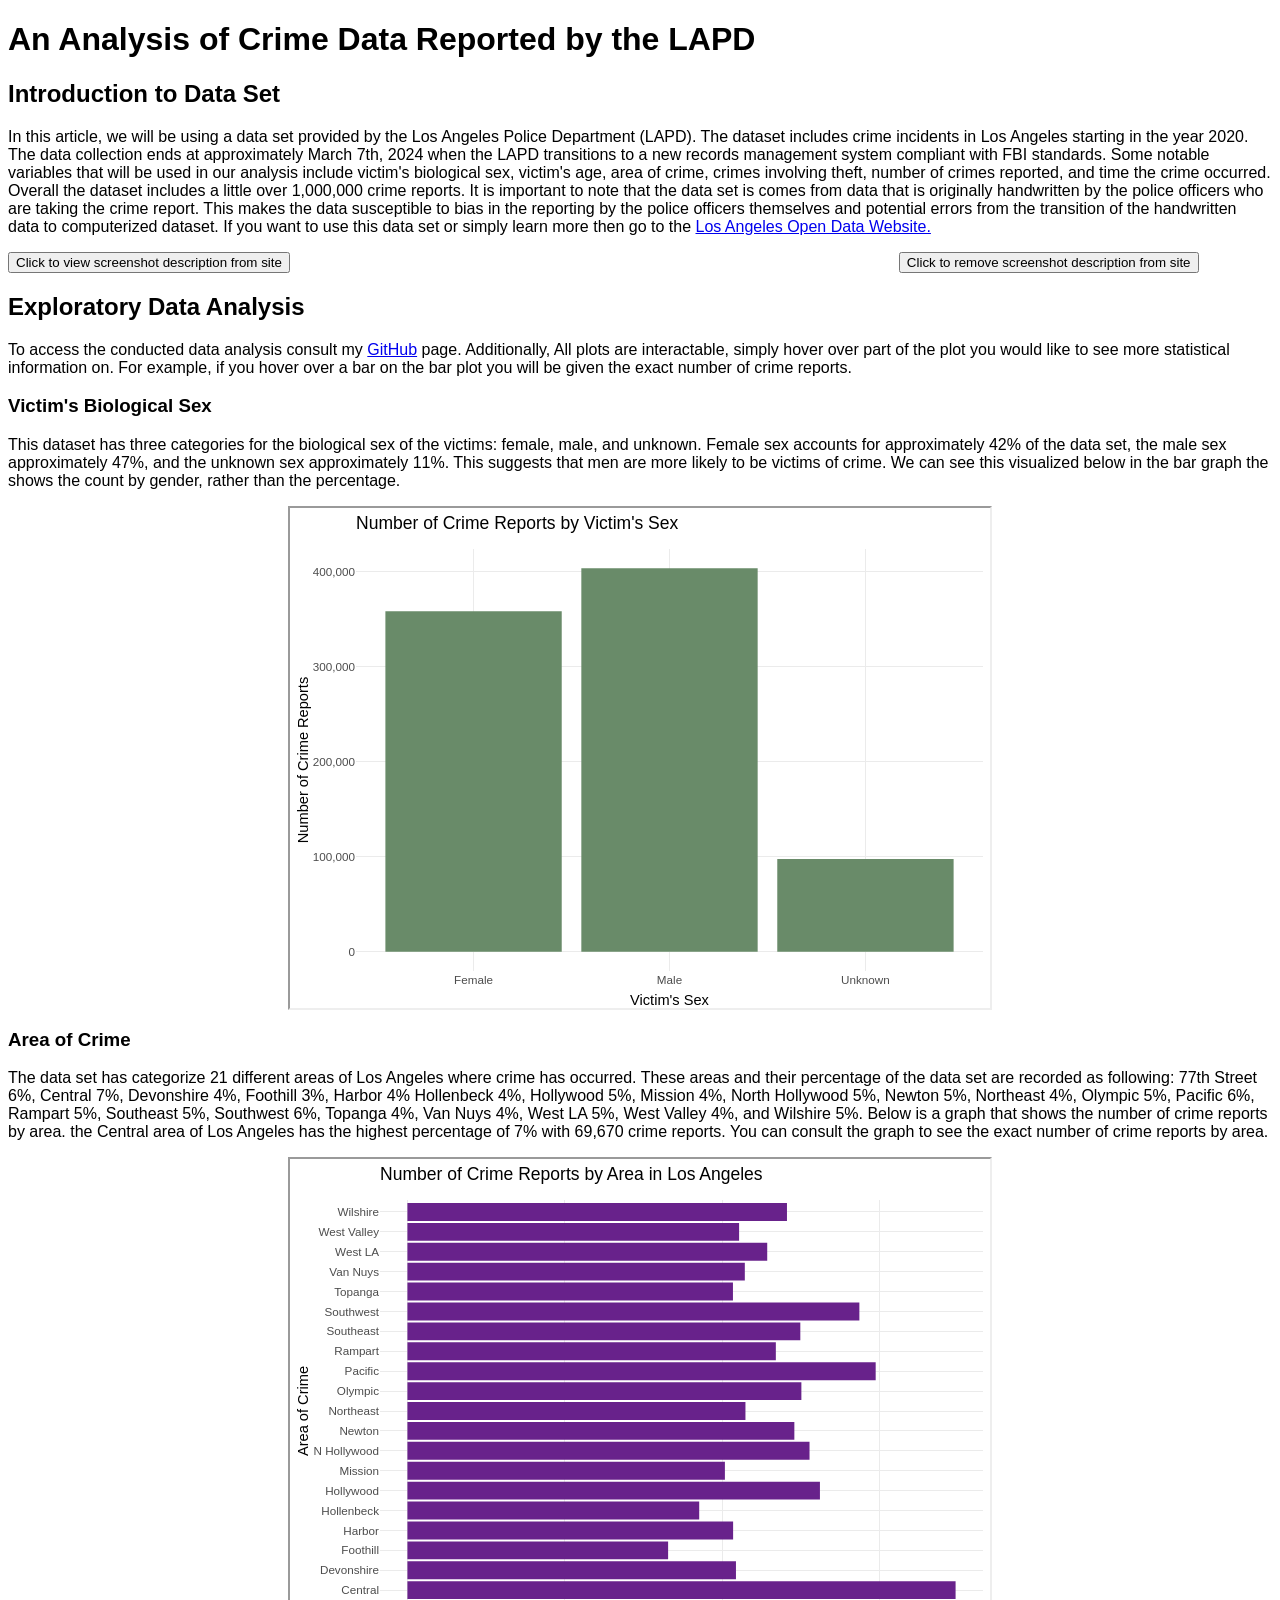
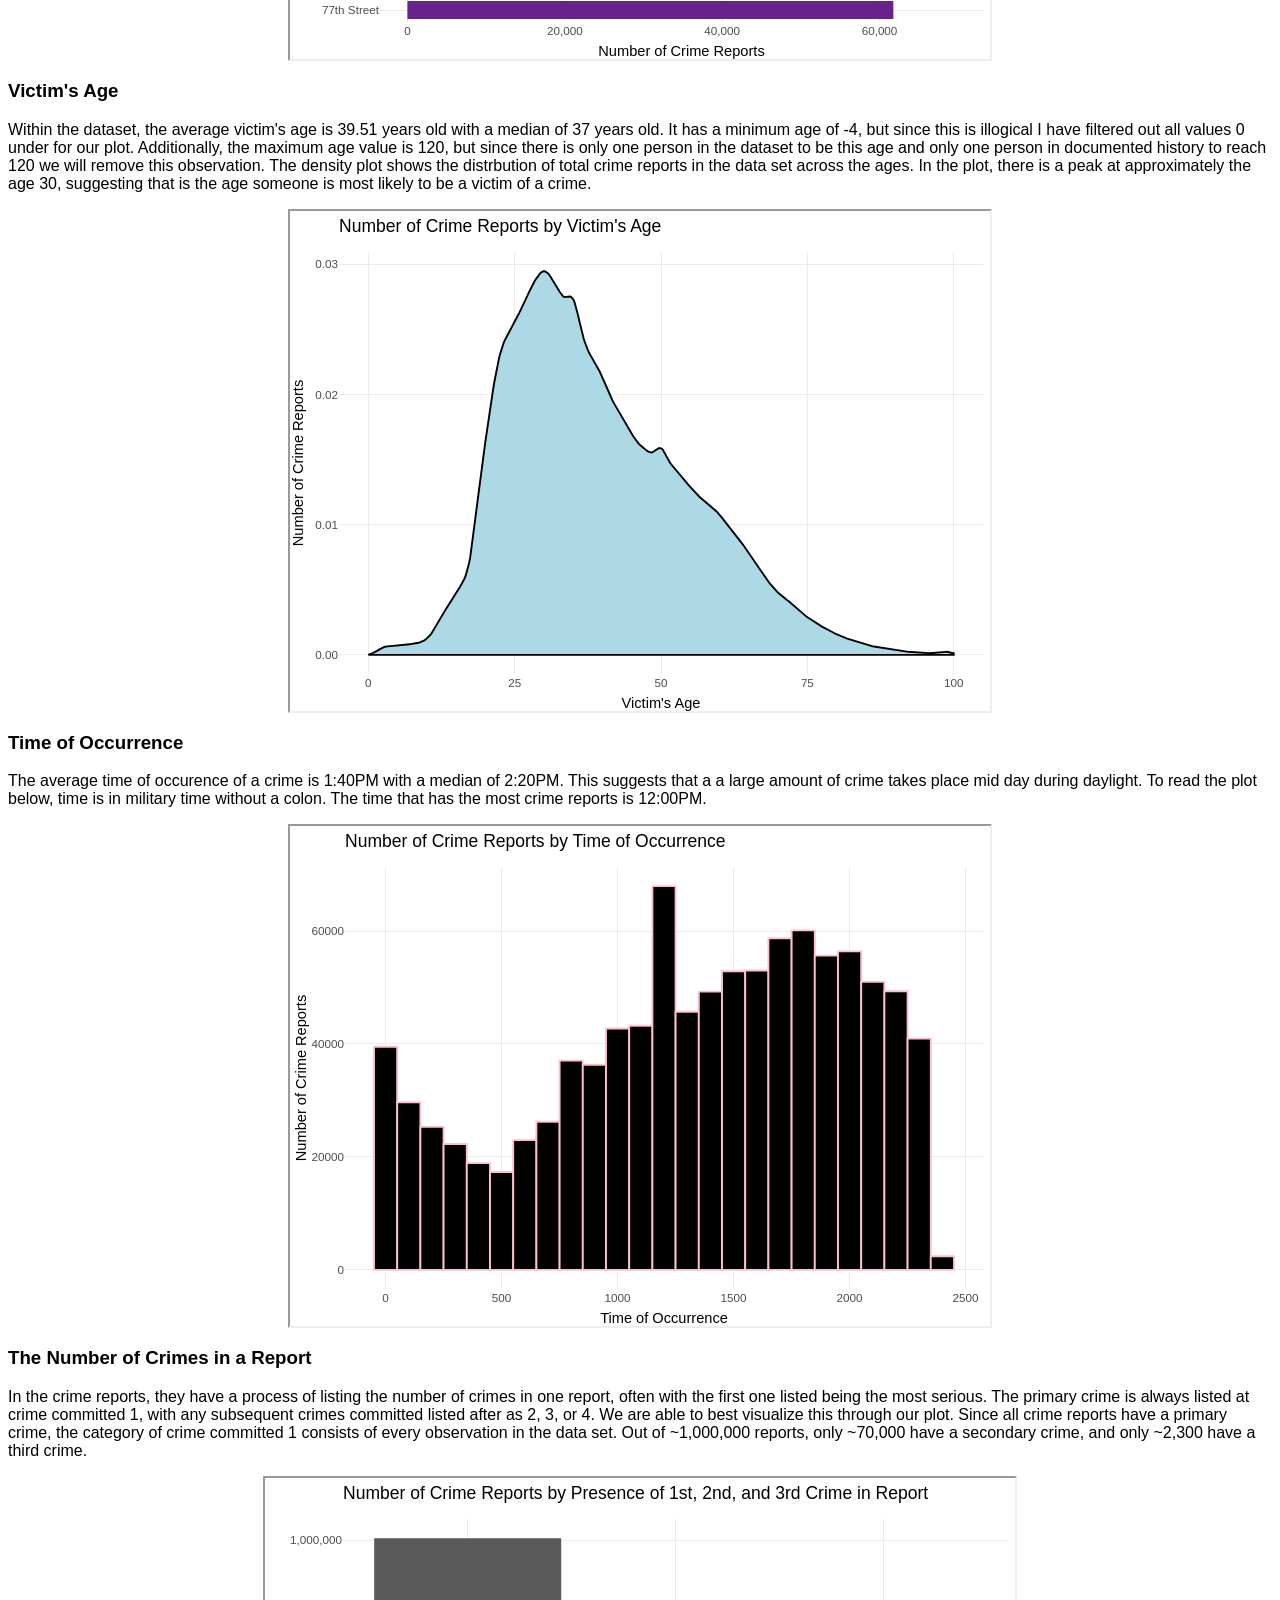
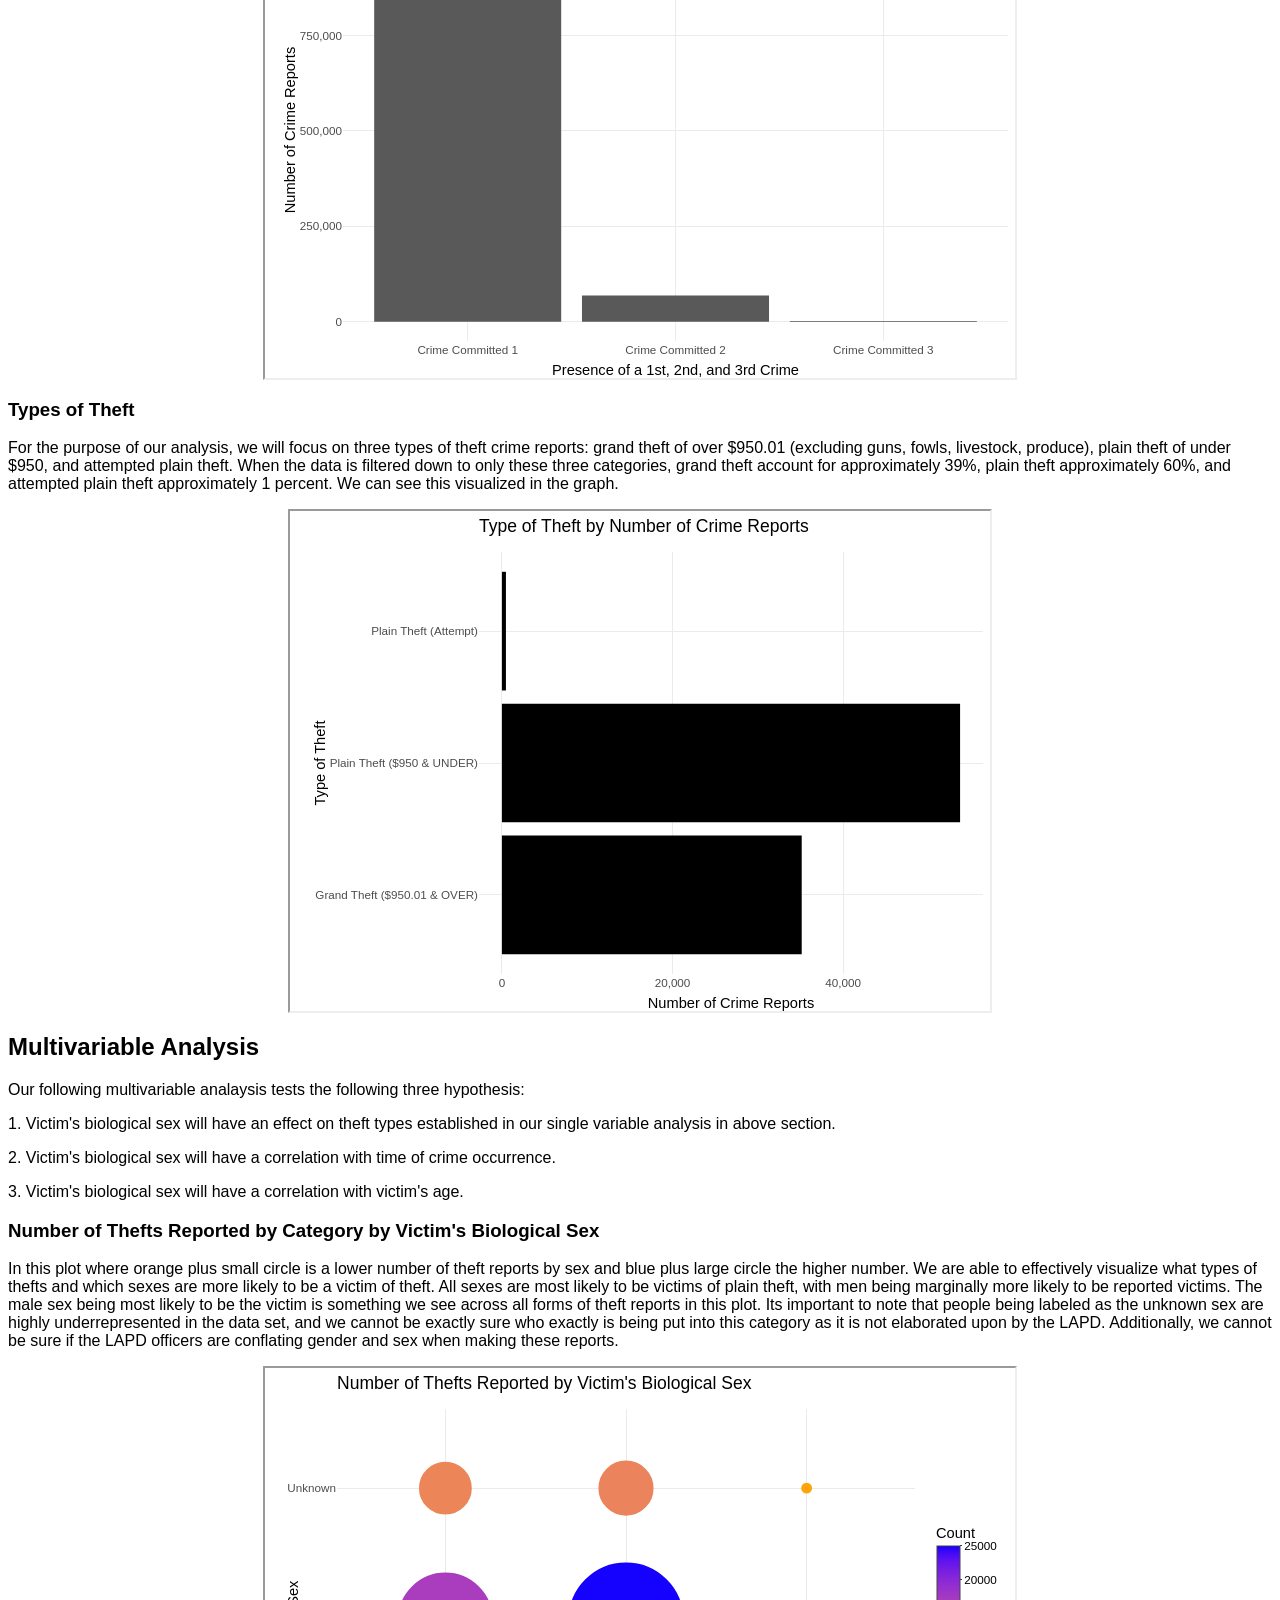
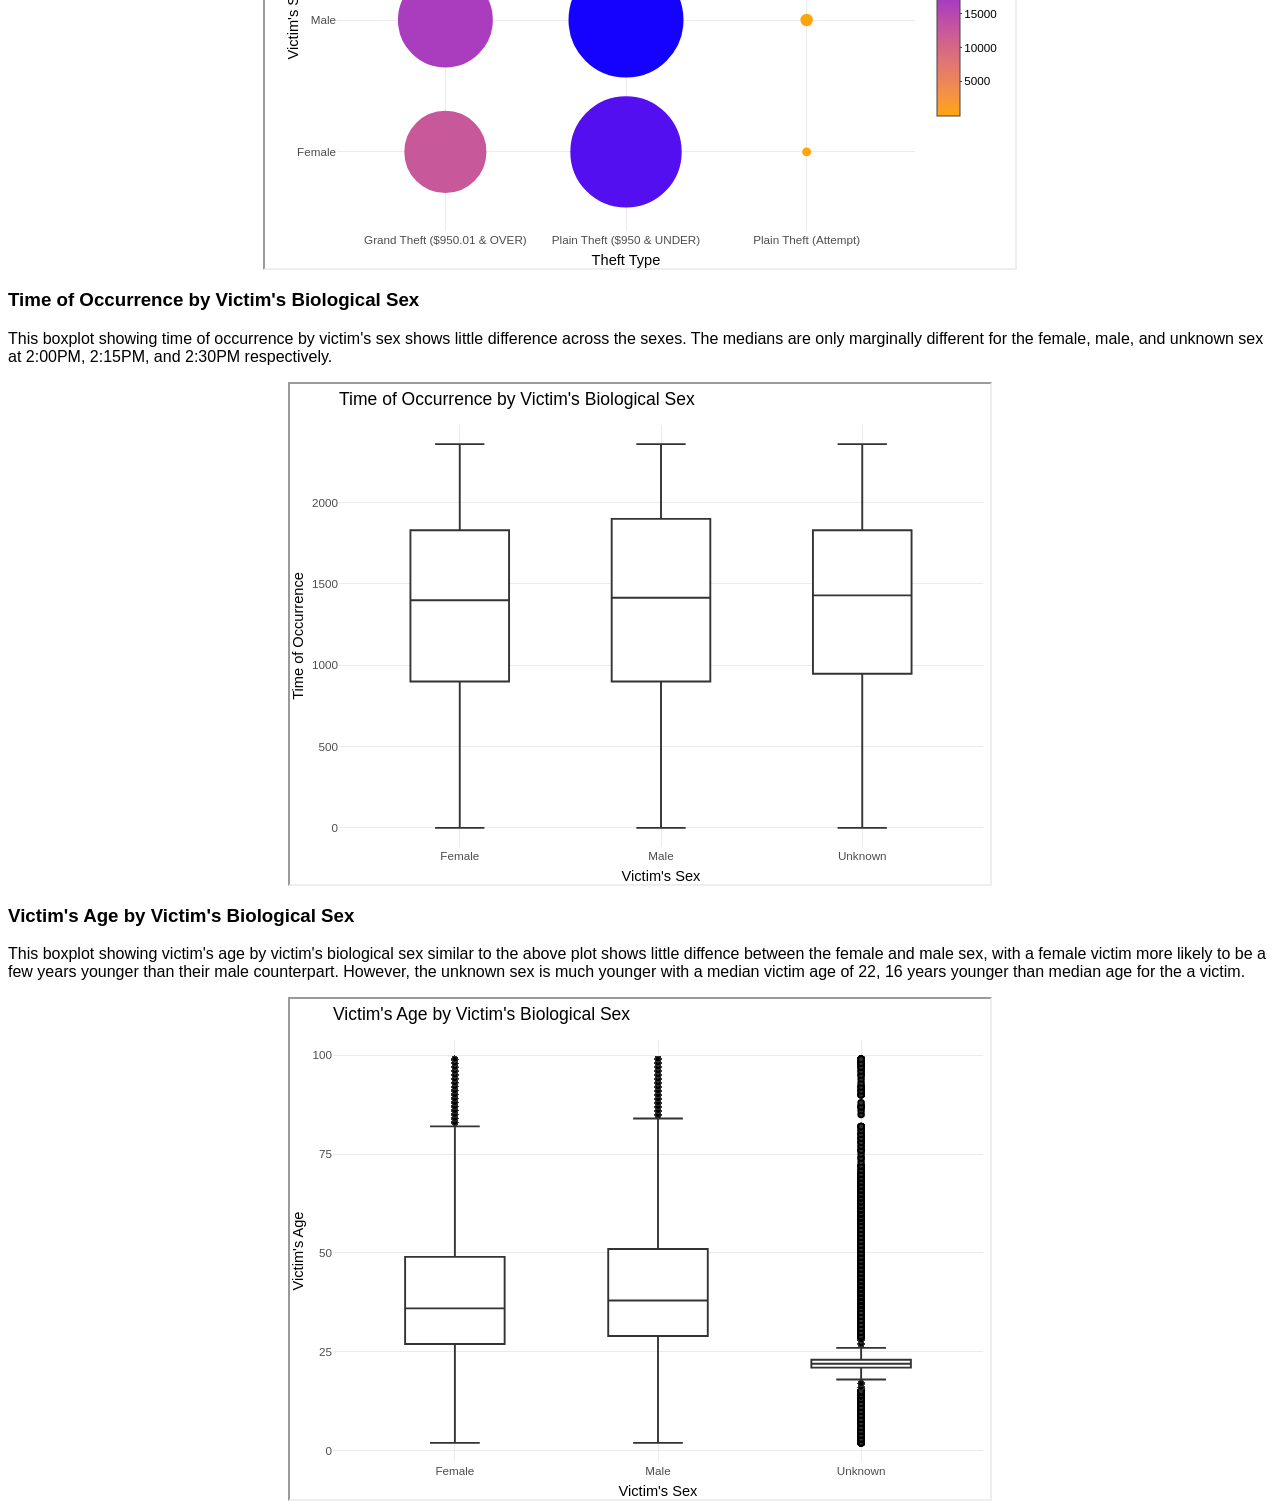
==== commit a74229f3: "Made some corrections in grammar,  finished rubric" ====
--- a/index.html
+++ b/index.html
@@ -23,7 +23,7 @@
             1,000,000 crime reports. It is important to note that the data set is comes from data that is originally handwritten
             by the police officers who are taking the crime report. This makes the data susceptible to bias in the reporting by
             the police officers themselves and potential errors from the transition of the handwritten data to computerized
-            dataset. If you want to use this dateset or simply learn more then go to the
+            dataset. If you want to use this data set or simply learn more then go to the
             <a href="https://data.lacity.org/Public-Safety/Crime-Data-from-2020-to-Present/2nrs-mtv8/about_data">Los Angeles
              Open Data Website.</a></p>
             <button onclick="viewOn()">Click to view screenshot description from site</button>
@@ -60,7 +60,7 @@
             the maximum age value is 120, but since there is only one person in the dataset to be this age and only
             one person in documented history to reach 120 we will remove this observation. The density plot shows the
             distrbution of total crime reports in the data set across the ages. In the plot, there is a peak at
-            approximately the age 30, suggesting that is the age most likely to be a victim of a crime.</p>
+            approximately the age 30, suggesting that is the age someone is most likely to be a victim of a crime.</p>
             <iframe src="HW2Plots/VictimsAgeDensityPlot1.html" width="700" height="500" title="Victioms's Age"></iframe>
 
             <h3 class="important">Time of Occurrence</h3>
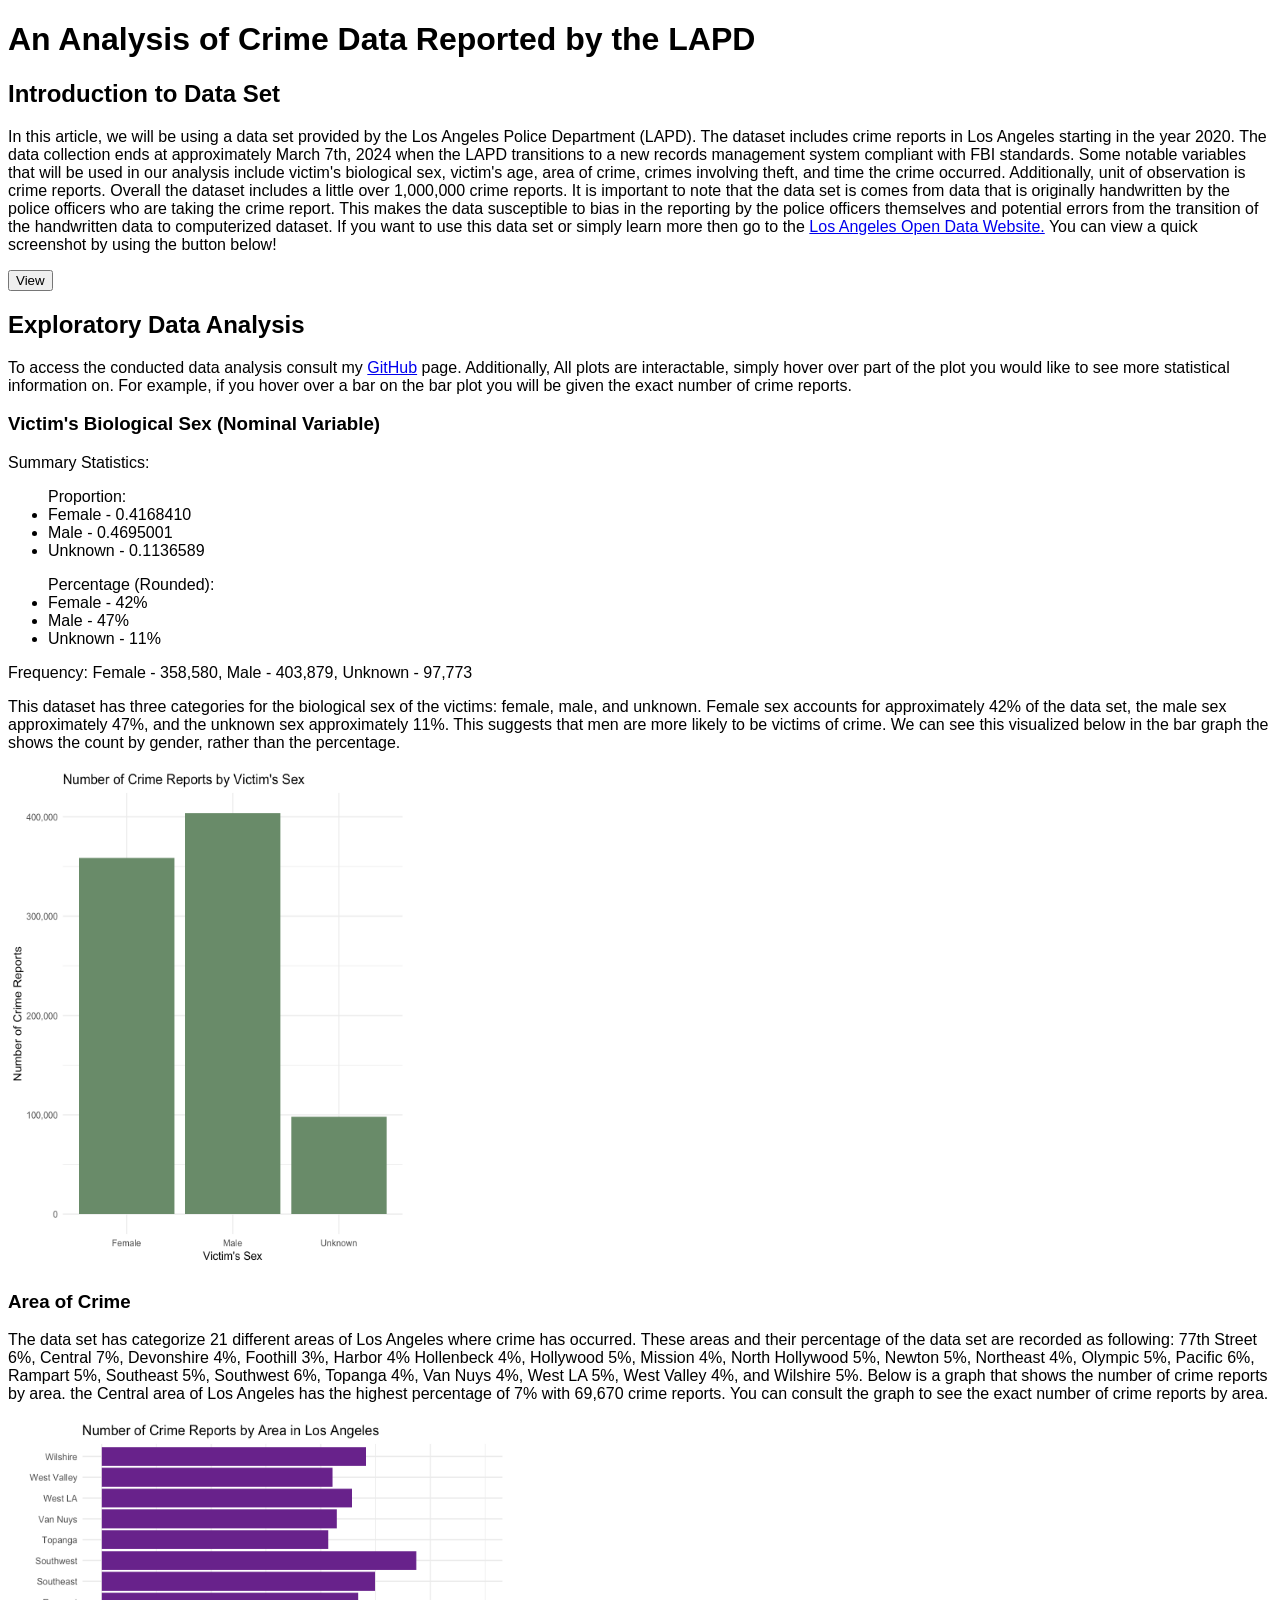
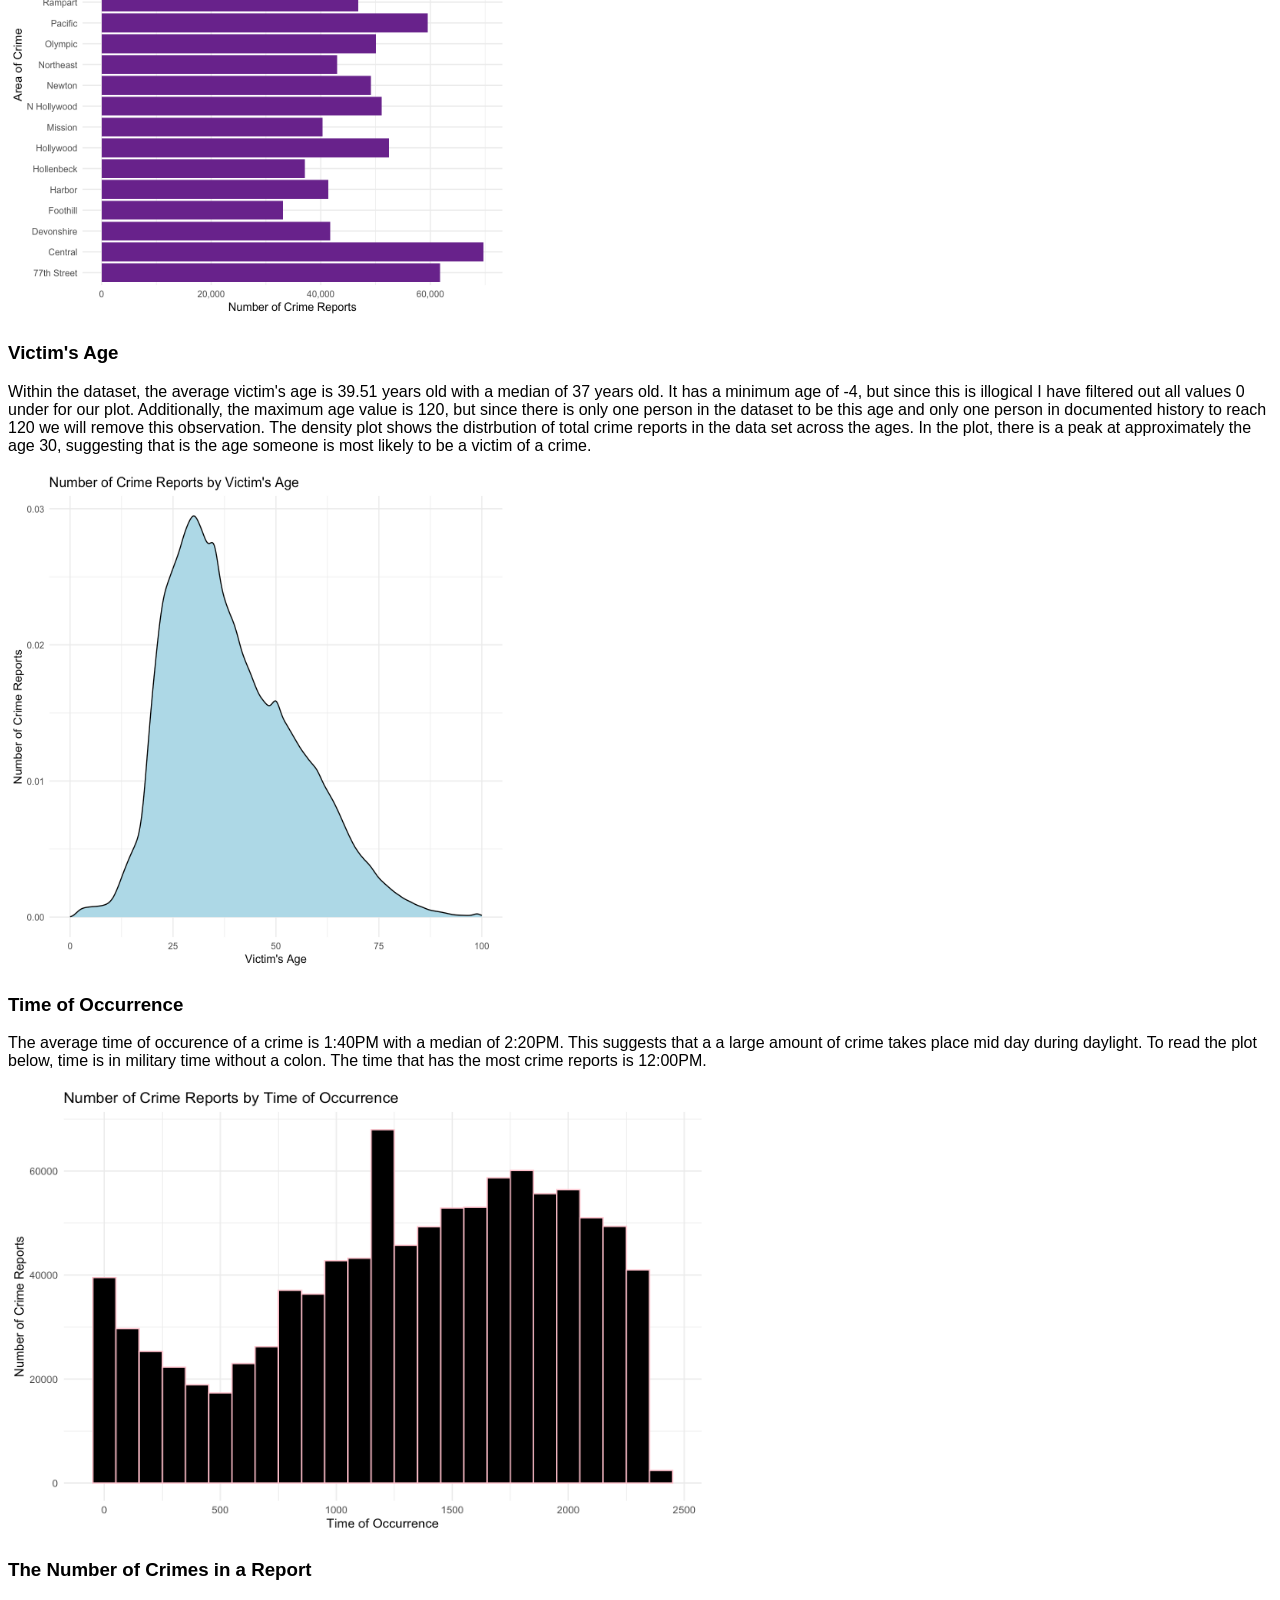
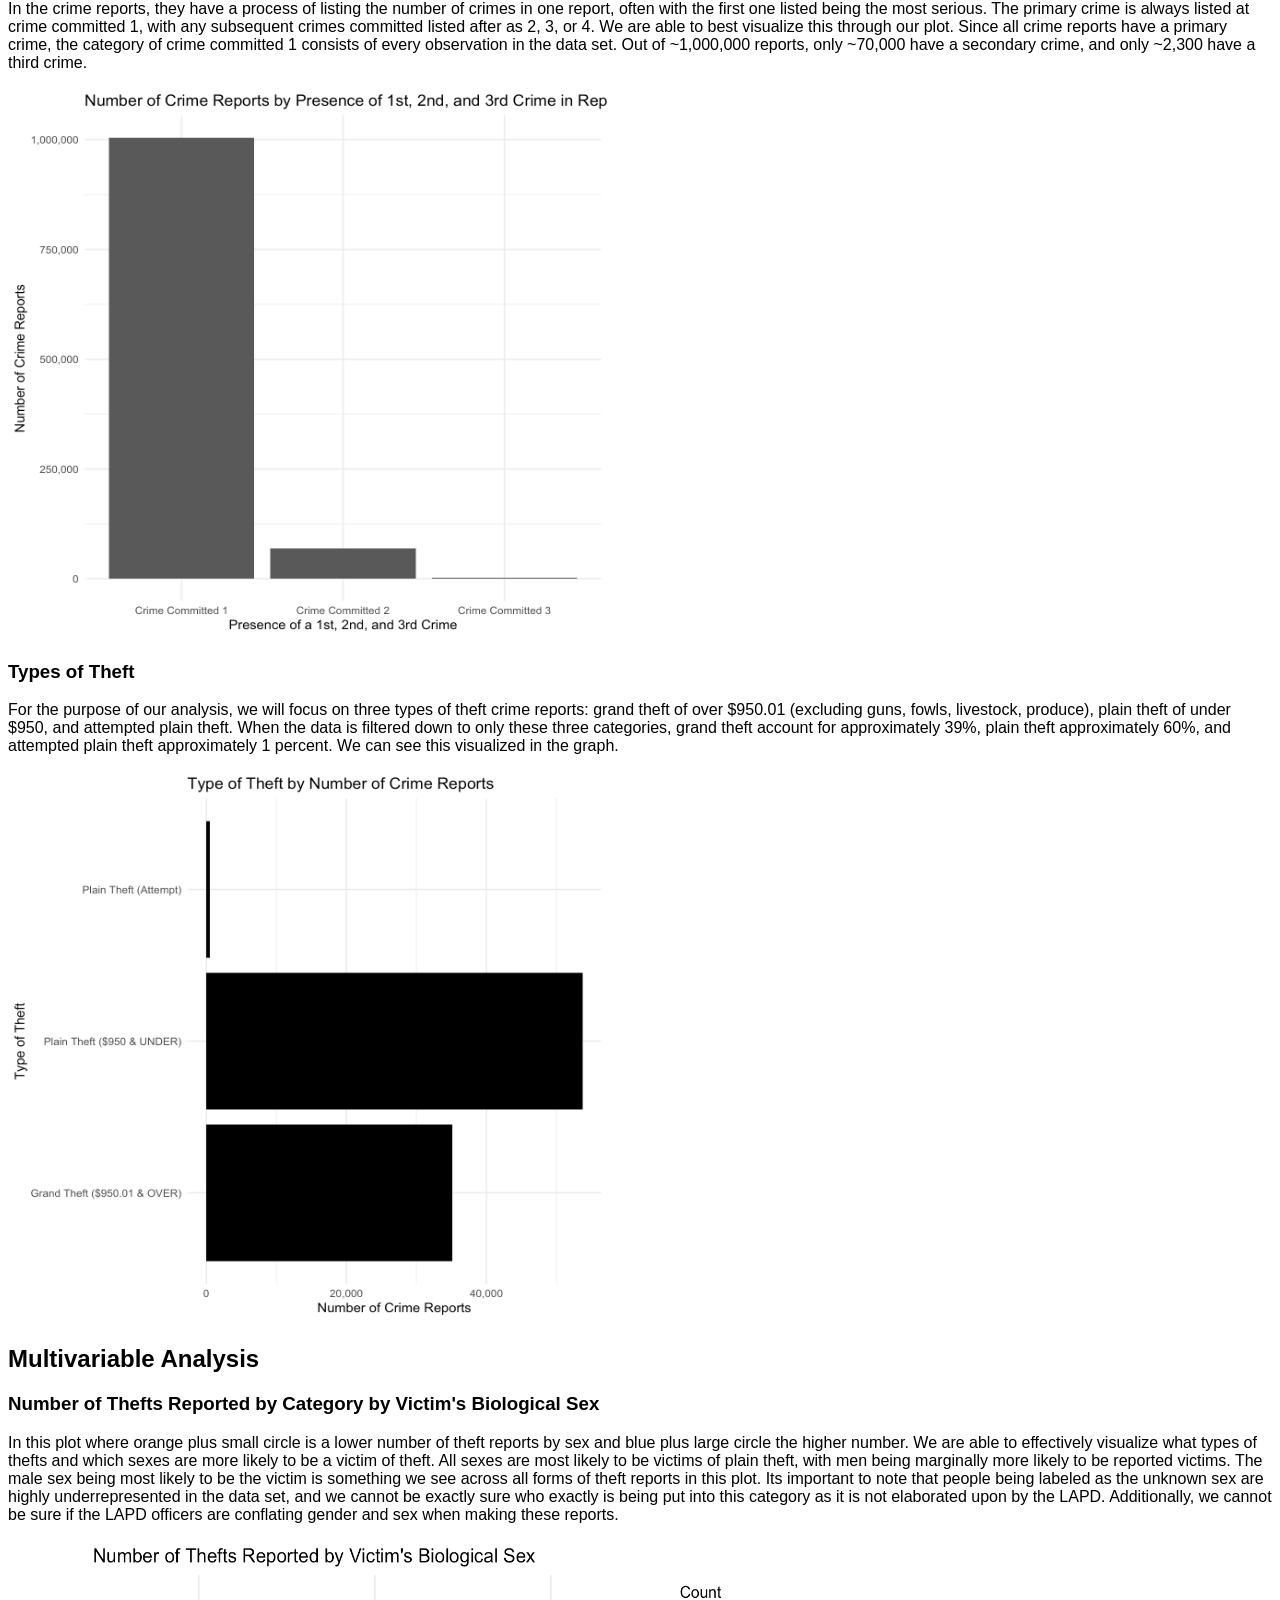
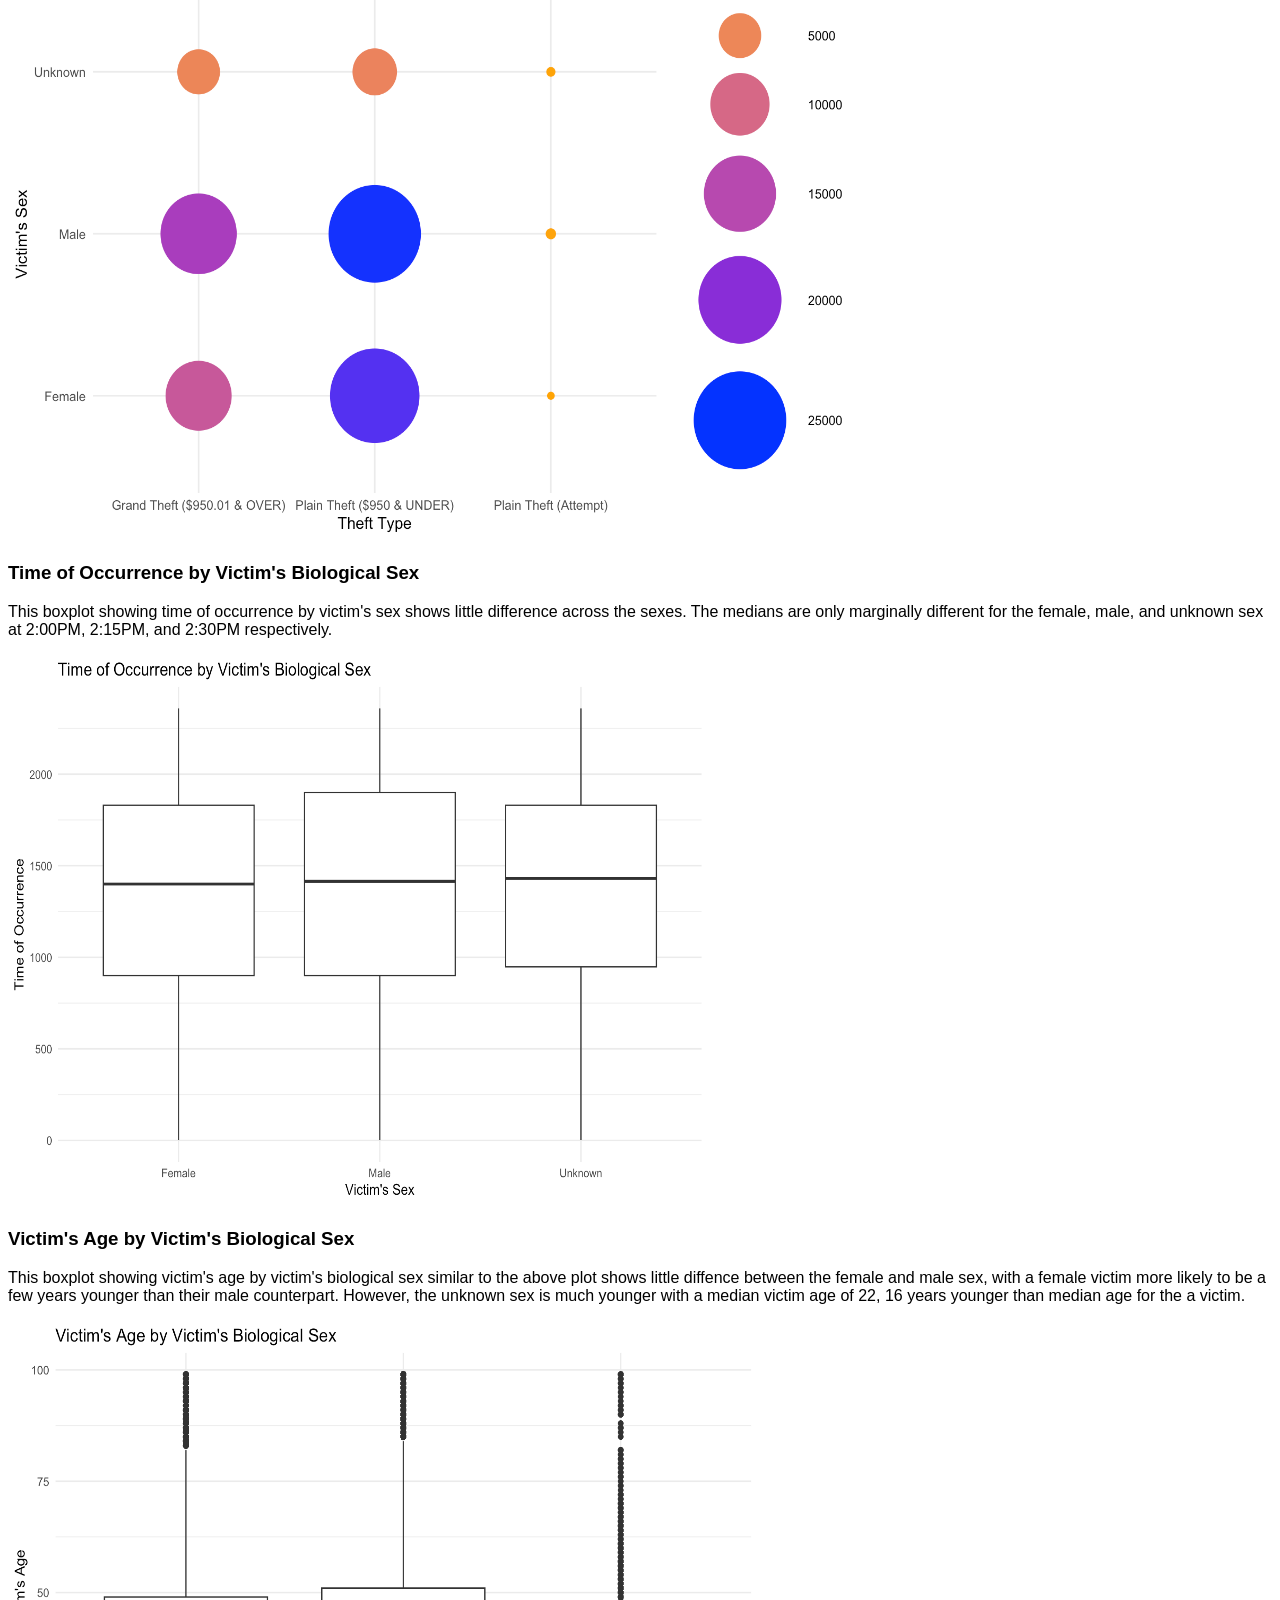
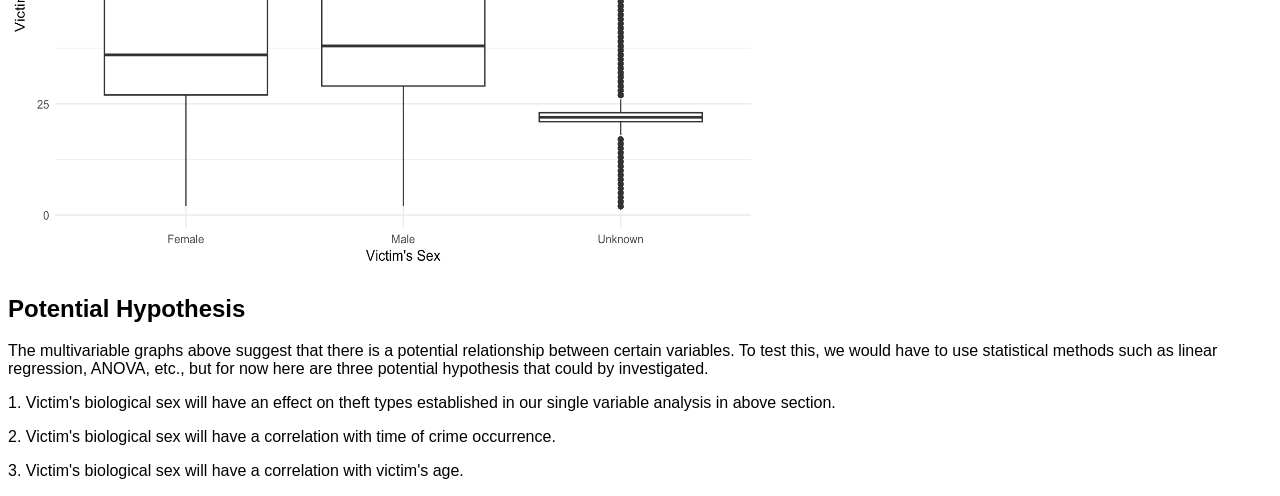
==== commit de6ec433: "Updated plots so they show up now for all viewers, updated button, and updated hypothesis" ====
--- a/index.html
+++ b/index.html
@@ -16,43 +16,47 @@
     <div id="intro">
         <h2 class="important">Introduction to Data Set</h2>
             <p>In this article, we will be using a data set provided by the Los Angeles Police Department (LAPD). The dataset
-            includes crime incidents in Los Angeles starting in the year 2020. The data collection ends at approximately March
+            includes crime reports in Los Angeles starting in the year 2020. The data collection ends at approximately March
             7th, 2024 when the LAPD transitions to a new records management system compliant with FBI standards. Some notable
             variables that will be used in our analysis include victim's biological sex, victim's age, area of crime, crimes
-            involving theft, number of crimes reported, and time the crime occurred. Overall the dataset includes a little over
+            involving theft, and time the crime occurred. Additionally, unit of observation is crime reports. Overall the dataset includes a little over
             1,000,000 crime reports. It is important to note that the data set is comes from data that is originally handwritten
             by the police officers who are taking the crime report. This makes the data susceptible to bias in the reporting by
             the police officers themselves and potential errors from the transition of the handwritten data to computerized
             dataset. If you want to use this data set or simply learn more then go to the
             <a href="https://data.lacity.org/Public-Safety/Crime-Data-from-2020-to-Present/2nrs-mtv8/about_data">Los Angeles
-             Open Data Website.</a></p>
-            <button onclick="viewOn()">Click to view screenshot description from site</button>
-            <img id="myImage" src=" " style="width:600px">
-            <button onclick="viewOff()">Click to remove screenshot description from site</button>
+             Open Data Website.</a> You can view a quick screenshot by using the button below!</p>
+            <button id="button" onclick="viewOn()">View</button>
+            <img id="myImage" src="ScreeshotLAPD.png" style="display:none;">
     </div>
 
     <div id="body1">
         <h2 class="important">Exploratory Data Analysis</h2>
         <p>To access the conducted data analysis consult my
             <a href="https://github.com/loreleibarnum/LoreleiBarnum-SDS-CSC-235-hw02">GitHub</a> page. Additionally,
-        All plots are interactable, simply hover over part of the plot you would like to see more statistical information
-        on. For example, if you hover over a bar on the bar plot you will be given the exact number of crime reports.</p>
-            <h3 class="important">Victim's Biological Sex</h3>
+            All plots are interactable, simply hover over part of the plot you would like to see more statistical information
+            on. For example, if you hover over a bar on the bar plot you will be given the exact number of crime reports.</p>
+
+            <h3 class="important">Victim's Biological Sex (Nominal Variable)</h3>
+            <p>Summary Statistics:</p>
+            <ul>Proportion:<li>Female - 0.4168410</li> <li>Male - 0.4695001</li> <li>Unknown - 0.1136589</li></ul>
+            <ul>Percentage (Rounded):<li>Female - 42%</li> <li>Male - 47%</li> <li>Unknown - 11%</li></ul>
+            <p>Frequency: Female - 358,580, Male - 403,879, Unknown - 97,773</p>
             <p>This dataset has three categories for the biological sex of the victims: female, male, and unknown.
             Female sex accounts for approximately 42% of the data set, the male sex approximately 47%, and the unknown sex
             approximately 11%. This suggests that men are more likely to be victims of crime. We can see this visualized
             below in the bar graph the shows the count by gender, rather than the percentage. </p>
-            <iframe src="HW2Plots/VictimBioSexBarPlot1.html" width="700" height="500" title="Victioms's Biological Sex"></iframe>
+            <img src="HW2_files/CrimebySex.png" width="400" height="500" alt="Crime by Sex">
 
             <h3 class="important">Area of Crime</h3>
-                <p> The data set has categorize 21 different areas of Los Angeles where crime has occurred. These areas and
-                their percentage of the data set are recorded as following: 77th Street 6%, Central 7%, Devonshire 4%, Foothill 3%, Harbor 4%
-                Hollenbeck 4%, Hollywood 5%, Mission 4%, North Hollywood 5%, Newton 5%, Northeast 4%, Olympic 5%, Pacific 6%,
-                Rampart 5%, Southeast 5%, Southwest 6%, Topanga 4%, Van Nuys 4%, West LA 5%, West Valley 4%, and Wilshire 5%.
-                Below is a graph that shows the number of crime reports by area. the Central area of Los Angeles has the
-                highest percentage of 7% with 69,670 crime reports. You can consult the graph to see the exact number of
-                crime reports by area.</p>
-                <iframe src="HW2Plots/AreaOfCrimeBarPlot1.html" width="700" height="500" title="Victioms's Biological Sex"></iframe>
+            <p> The data set has categorize 21 different areas of Los Angeles where crime has occurred. These areas and
+            their percentage of the data set are recorded as following: 77th Street 6%, Central 7%, Devonshire 4%, Foothill 3%, Harbor 4%
+            Hollenbeck 4%, Hollywood 5%, Mission 4%, North Hollywood 5%, Newton 5%, Northeast 4%, Olympic 5%, Pacific 6%,
+            Rampart 5%, Southeast 5%, Southwest 6%, Topanga 4%, Van Nuys 4%, West LA 5%, West Valley 4%, and Wilshire 5%.
+            Below is a graph that shows the number of crime reports by area. the Central area of Los Angeles has the
+            highest percentage of 7% with 69,670 crime reports. You can consult the graph to see the exact number of
+            crime reports by area.</p>
+            <img src="HW2_files/CrimebyArea.png" width="500" height="500" alt="Crime by Area">
 
             <h3 class="important">Victim's Age</h3>
             <p> Within the dataset, the average victim's age is 39.51 years old with a median of 37 years old. It has
@@ -61,13 +65,13 @@
             one person in documented history to reach 120 we will remove this observation. The density plot shows the
             distrbution of total crime reports in the data set across the ages. In the plot, there is a peak at
             approximately the age 30, suggesting that is the age someone is most likely to be a victim of a crime.</p>
-            <iframe src="HW2Plots/VictimsAgeDensityPlot1.html" width="700" height="500" title="Victioms's Age"></iframe>
+            <img src="HW2_files/CrimebyAge.png" width="500" height="500" alt="Crime by Age">
 
             <h3 class="important">Time of Occurrence</h3>
             <p>The average time of occurence of a crime is 1:40PM with a median of 2:20PM. This suggests that a
             a large amount of crime takes place mid day during daylight. To read the plot below, time is in military time
             without a colon. The time that has the most crime reports is 12:00PM.</p>
-            <iframe src="HW2Plots/TimeofCrimePlot1.html" width="700" height="500" title="Time of Occurrence"></iframe>
+            <img src="HW2_files/Rplot.png" width="700" height="450" alt="Crime by Time">
 
             <h3 class="important">The Number of Crimes in a Report</h3>
             <p>In the crime reports, they have a process of listing the number of crimes in one report, often with the
@@ -76,7 +80,7 @@
             our plot. Since all crime reports have a primary crime, the category of crime committed 1 consists of every
             observation in the data set. Out of ~1,000,000 reports, only ~70,000 have a secondary crime, and only
             ~2,300 have a third crime.</p>
-            <iframe src="HW2Plots/2ndor3rdCrimePlot2.html" width="750" height="500" title="Time of Occurrence"></iframe>
+            <img src="HW2_files/Crimeby1st2nd3rdCrime.png" width="600" height="550" alt="Crime by Number of Crimes">
 
             <h3 class="important">Types of Theft</h3>
             <p>For the purpose of our analysis, we will focus on three types of theft crime reports: grand theft of
@@ -84,17 +88,11 @@
             theft. When the data is filtered down to only these three categories, grand theft account for
             approximately 39%, plain theft approximately 60%, and attempted plain theft approximately 1 percent. We
             can see this visualized in the graph.</p>
-            <iframe src="HW2Plots/TheftTypesPlot2.html" width="700" height="500" title="Time of Occurrence"></iframe>
+            <img src="HW2_files/CrimebyTheftType.png" width="600" height="550" alt="Crime by Theft Type">
     </div>
 
     <div id="body2">
         <h2>Multivariable Analysis</h2>
-        <p> Our following multivariable analaysis tests the following three hypothesis: </p>
-        <p>1. Victim's biological sex will have an effect on theft types established in our single variable analysis in
-        above section. </p>
-        <p>2. Victim's biological sex will have a correlation with time of crime occurrence.</p>
-        <p>3. Victim's biological sex will have a correlation with victim's age.</p>
-
             <h3>Number of Thefts Reported by Category by Victim's Biological Sex</h3>
             <p>In this plot where orange plus small circle is a lower number of theft reports by sex and blue plus large
             circle the higher number. We are able to effectively visualize what types of thefts and which sexes are more
@@ -104,19 +102,27 @@
             are highly underrepresented in the data set, and we cannot be exactly sure who exactly is being put into this
             category as it is not elaborated upon by the LAPD. Additionally, we cannot be sure if the LAPD officers are
             conflating gender and sex when making these reports.</p>
-            <iframe src="HW2Plots/TheftByVictSexPlot1.html" width="750" height="500" title="Time of Occurrence"></iframe>
+            <img src="HW2_files/SexbyTheft.png" width="850" height="600" alt="Sex by Theft">
 
             <h3>Time of Occurrence by Victim's Biological Sex</h3>
             <p>This boxplot showing time of occurrence by victim's sex shows little difference across the sexes. The medians
             are only marginally different for the female, male, and unknown sex at 2:00PM, 2:15PM, and 2:30PM respectively.</p>
-            <iframe src="HW2Plots/TimeOccVictSexPlot1.html" width="700" height="500" title="Time of Occurrence"></iframe>
+            <img src="HW2_files/TimeSex.png" width="700" height="550" title="Time of Occurrence by Sex">
 
             <h3>Victim's Age by Victim's Biological Sex</h3>
             <p>This boxplot showing victim's age by victim's biological sex similar to the above plot shows little diffence
             between the female and male sex, with a female victim more likely to be a few years younger than their male
             counterpart. However, the unknown sex is much younger with a median victim age of 22, 16 years younger than
             median age for the a victim.</p>
-            <iframe src="HW2Plots/VictAgeVictSexPlot1.html" width="700" height="500" title="Time of Occurrence"></iframe>
+            <img src="HW2_files/AgebySex.png" width="750" height="550" alt="Crime by Time">
+        <h2>Potential Hypothesis</h2>
+        <p> The multivariable graphs above suggest that there is a potential relationship between certain variables. To test
+        this, we would have to use statistical methods such as linear regression, ANOVA, etc., but for now here are three
+        potential hypothesis that could by investigated.</p>
+        <p>1. Victim's biological sex will have an effect on theft types established in our single variable analysis in
+        above section. </p>
+        <p>2. Victim's biological sex will have a correlation with time of crime occurrence.</p>
+        <p>3. Victim's biological sex will have a correlation with victim's age.</p>
     </div>
 
 </body>
